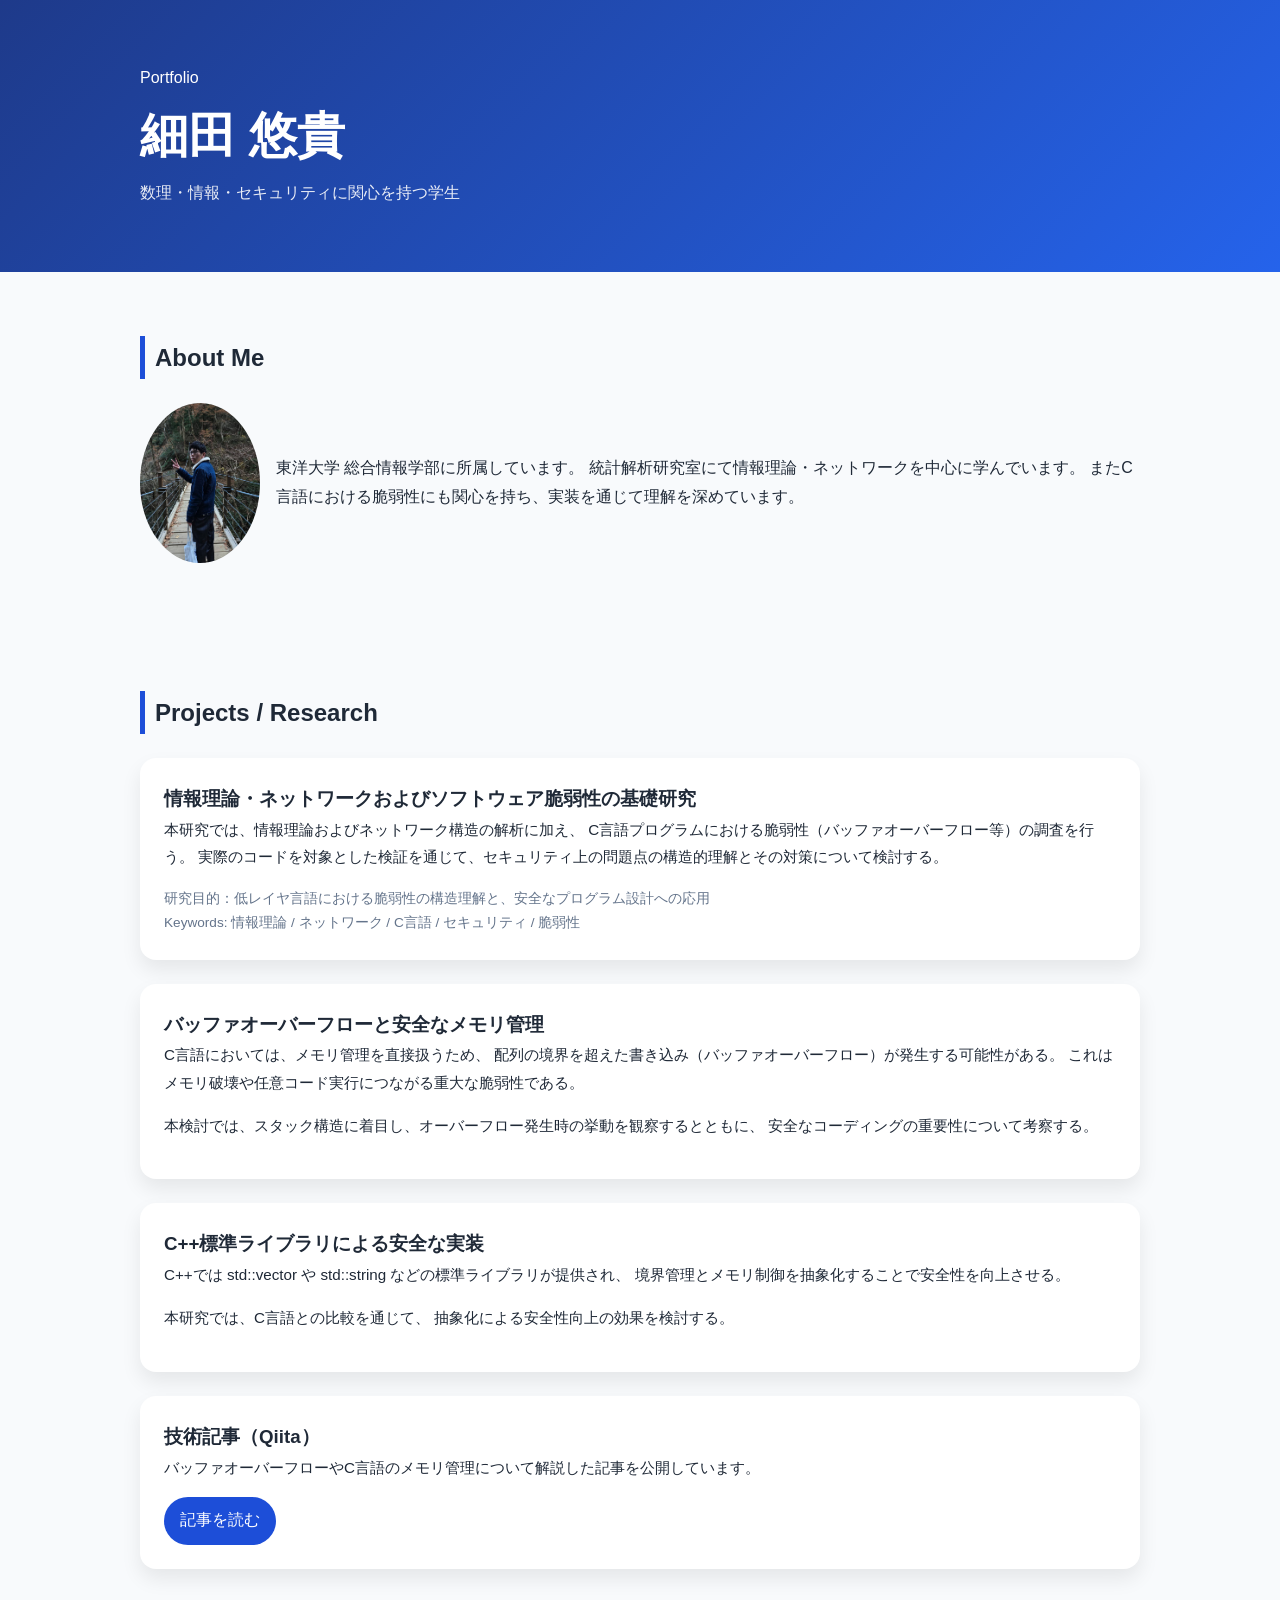
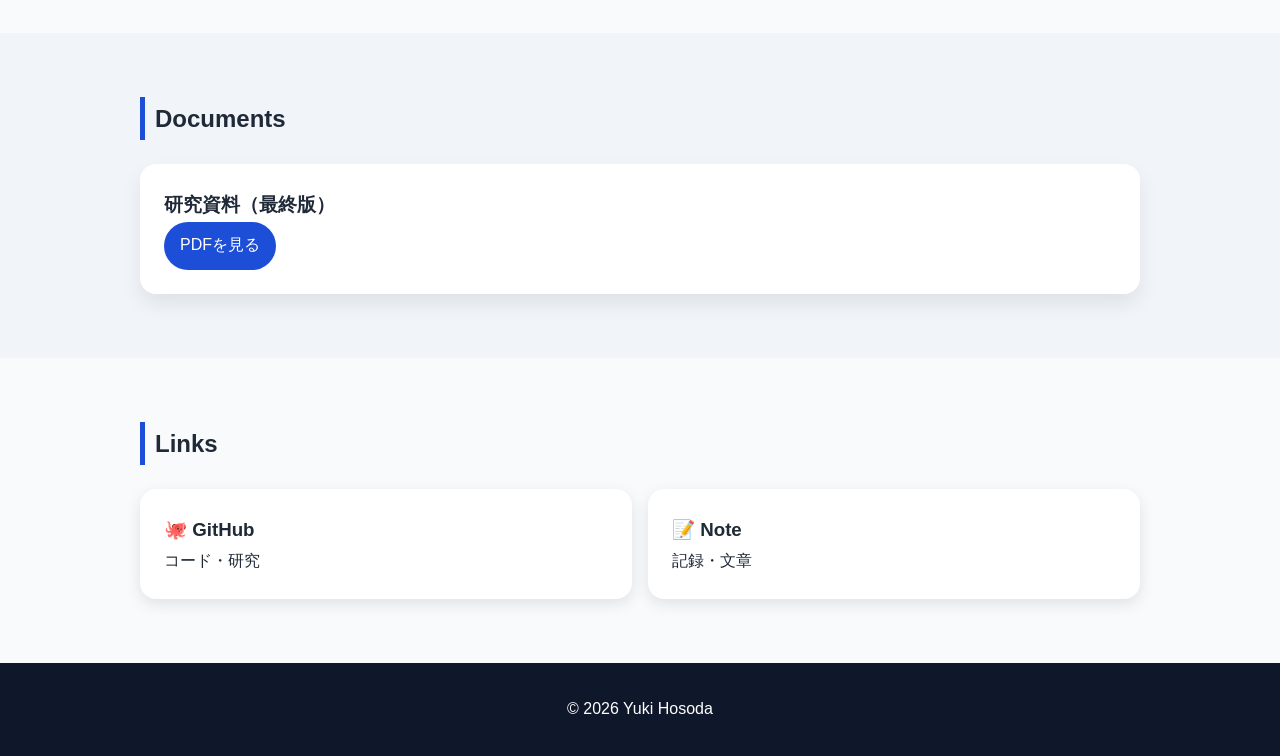
==== index.html @ df99b180 "Update index.html" ====
<!DOCTYPE html>
<html lang="ja">
<head>
  <meta charset="UTF-8">
  <meta name="viewport" content="width=device-width, initial-scale=1.0">
  <title>Portfolio</title>
  <link rel="stylesheet" href="style.css">
</head>

<body>

  <!-- ===== Hero ===== -->
  <header class="hero">
    <div class="container">
      <p class="eyebrow">Portfolio</p>
      <h1>細田 悠貴</h1>
      <p class="subtitle">
        数理・情報・セキュリティに関心を持つ学生
      </p>
    </div>
  </header>

  <main>

    <!-- ===== About ===== -->
    <section class="section fade">
      <div class="container">
        <h2>About Me</h2>

        <div class="profile">
          <img src="images/portrait.jpg" class="profile-img">

          <div>
            <p>
              東洋大学 総合情報学部に所属しています。
              統計解析研究室にて情報理論・ネットワークを中心に学んでいます。
              またC言語における脆弱性にも関心を持ち、実装を通じて理解を深めています。
            </p>
          </div>
        </div>

      </div>
    </section>

    <!-- ===== Projects / Research ===== -->
    <section class="section fade">
      <div class="container">
        <h2>Projects / Research</h2>

        <div class="cards">

          <!-- 研究テーマ -->
          <div class="card">
            <h3>情報理論・ネットワークおよびソフトウェア脆弱性の基礎研究</h3>

            <p class="abstract">
              本研究では、情報理論およびネットワーク構造の解析に加え、
              C言語プログラムにおける脆弱性（バッファオーバーフロー等）の調査を行う。
              実際のコードを対象とした検証を通じて、セキュリティ上の問題点の構造的理解とその対策について検討する。
            </p>

            <p class="meta">
              研究目的：低レイヤ言語における脆弱性の構造理解と、安全なプログラム設計への応用
            </p>

            <p class="meta">
              Keywords: 情報理論 / ネットワーク / C言語 / セキュリティ / 脆弱性
            </p>
          </div>

          <!-- バッファオーバーフロー -->
          <div class="card">
            <h3>バッファオーバーフローと安全なメモリ管理</h3>

            <p class="abstract">
              C言語においては、メモリ管理を直接扱うため、
              配列の境界を超えた書き込み（バッファオーバーフロー）が発生する可能性がある。
              これはメモリ破壊や任意コード実行につながる重大な脆弱性である。
            </p>

            <p class="abstract">
              本検討では、スタック構造に着目し、オーバーフロー発生時の挙動を観察するとともに、
              安全なコーディングの重要性について考察する。
            </p>
          </div>

          <!-- C++ -->
          <div class="card">
            <h3>C++標準ライブラリによる安全な実装</h3>

            <p class="abstract">
              C++では std::vector や std::string などの標準ライブラリが提供され、
              境界管理とメモリ制御を抽象化することで安全性を向上させる。
            </p>

            <p class="abstract">
              本研究では、C言語との比較を通じて、
              抽象化による安全性向上の効果を検討する。
            </p>
          </div>

          <!-- Qiita -->
          <div class="card">
            <h3>技術記事（Qiita）</h3>

            <p class="abstract">
              バッファオーバーフローやC言語のメモリ管理について解説した記事を公開しています。
            </p>

            <a href="https://qiita.com/forget1900/items/e717663c3ccf9065cbd9"
               target="_blank"
               class="button secondary">
              記事を読む
            </a>
          </div>

        </div>
      </div>
    </section>

    <!-- ===== PDF ===== -->
    <section class="section section-alt fade">
      <div class="container">
        <h2>Documents</h2>

        <div class="cards">
          <div class="card">
            <h3>研究資料（最終版）</h3>

            <a href="pdf/final.pdf" target="_blank" class="button secondary">
              PDFを見る
            </a>
          </div>
        </div>

      </div>
    </section>

    <!-- ===== Links ===== -->
    <section class="section fade">
      <div class="container">
        <h2>Links</h2>

        <div class="link-cards">

          <a href="https://github.com/Gninfo" target="_blank" class="link-card">
            <h3>🐙 GitHub</h3>
            <p>コード・研究</p>
          </a>

          <a href="https://note.com/bocchman" target="_blank" class="link-card">
            <h3>📝 Note</h3>
            <p>記録・文章</p>
          </a>

        </div>

      </div>
    </section>

  </main>

  <footer>
    <p>© 2026 Yuki Hosoda</p>
  </footer>

  <!-- アニメーション -->
  <script>
    document.addEventListener("DOMContentLoaded", () => {
      const observer = new IntersectionObserver((entries) => {
        entries.forEach(entry => {
          if (entry.isIntersecting) {
            entry.target.classList.add("show");
          }
        });
      });
      document.querySelectorAll(".fade").forEach(el => observer.observe(el));
    });
  </script>

</body>
</html>
---- style.css ----
* {
  box-sizing: border-box;
  margin: 0;
  padding: 0;
}

body {
  font-family: sans-serif;
  line-height: 1.8;
  background: #f8fafc;
  color: #1f2937;
}

.container {
  width: min(1000px, 90%);
  margin: auto;
}

.hero {
  padding: 4rem 0;
  color: white;
  background: linear-gradient(135deg, #1e3a8a, #2563eb);
}

.hero h1 {
  font-size: 3rem;
}

.subtitle {
  opacity: 0.9;
}

.section {
  padding: 4rem 0;
}

.section-alt {
  background: #f1f5f9;
}

h2 {
  margin-bottom: 1.5rem;
  border-left: 5px solid #1d4ed8;
  padding-left: 10px;
}

.cards {
  display: grid;
  gap: 1.5rem;
}

.card {
  background: white;
  padding: 1.5rem;
  border-radius: 1rem;
  box-shadow: 0 10px 20px rgba(0,0,0,0.08);
}

.abstract {
  margin-bottom: 1rem;
  font-size: 0.95rem;
}

.meta {
  font-size: 0.85rem;
  color: #64748b;
}

.button {
  display: inline-block;
  padding: 0.6rem 1rem;
  background: #1d4ed8;
  color: white;
  border-radius: 999px;
  text-decoration: none;
}

/* 링크 카드 */
.link-cards {
  display: grid;
  grid-template-columns: repeat(auto-fit, minmax(220px,1fr));
  gap: 1rem;
}

.link-card {
  display: block;
  padding: 1.5rem;
  background: white;
  border-radius: 1rem;
  text-decoration: none;
  color: inherit;
  box-shadow: 0 5px 15px rgba(0,0,0,0.1);
}

/* 프로파일 */
.profile {
  display: grid;
  grid-template-columns: 120px 1fr;
  gap: 1rem;
  align-items: center;
}

.profile-img {
  width: 120px;
  border-radius: 50%;
}

/* アニメーション */
.fade {
  opacity: 0;
  transform: translateY(20px);
  transition: 0.7s;
}

.fade.show {
  opacity: 1;
  transform: translateY(0);
}

footer {
  text-align: center;
  padding: 2rem;
  background: #0f172a;
  color: white;
}
``
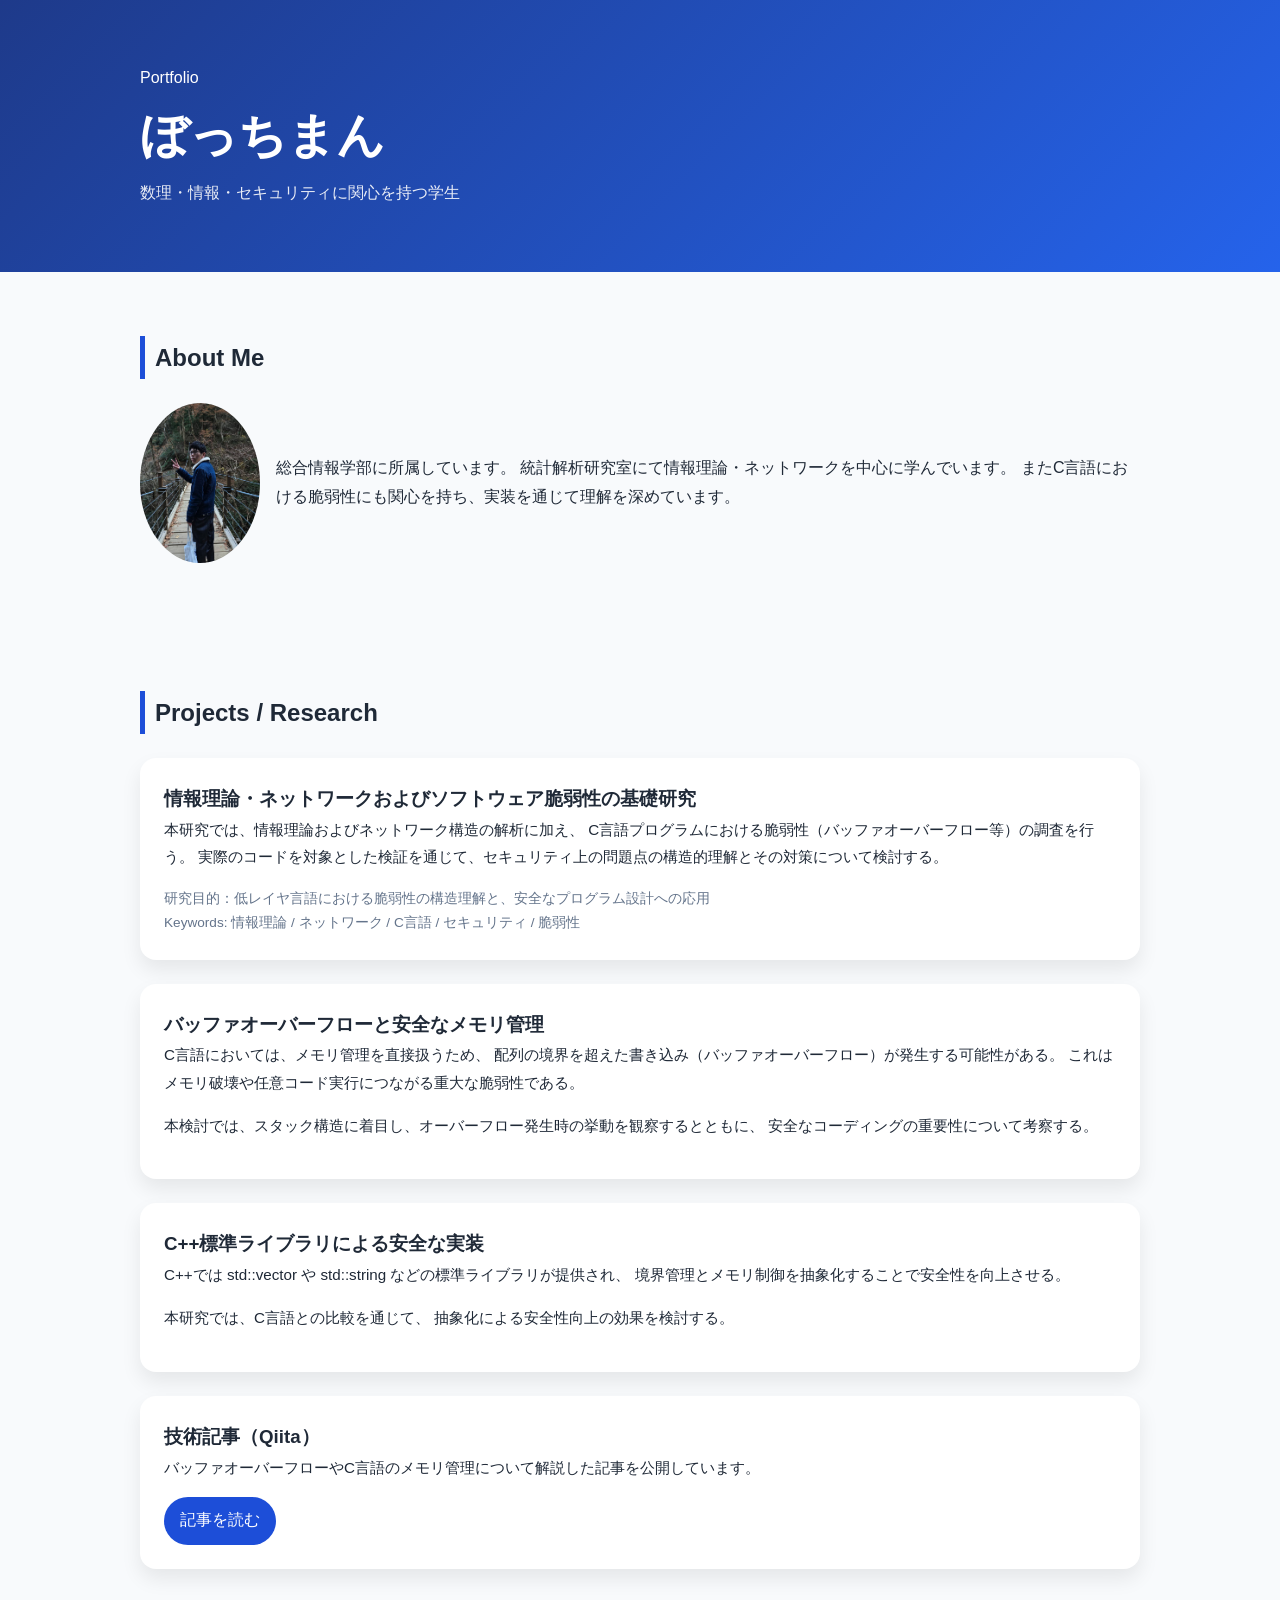
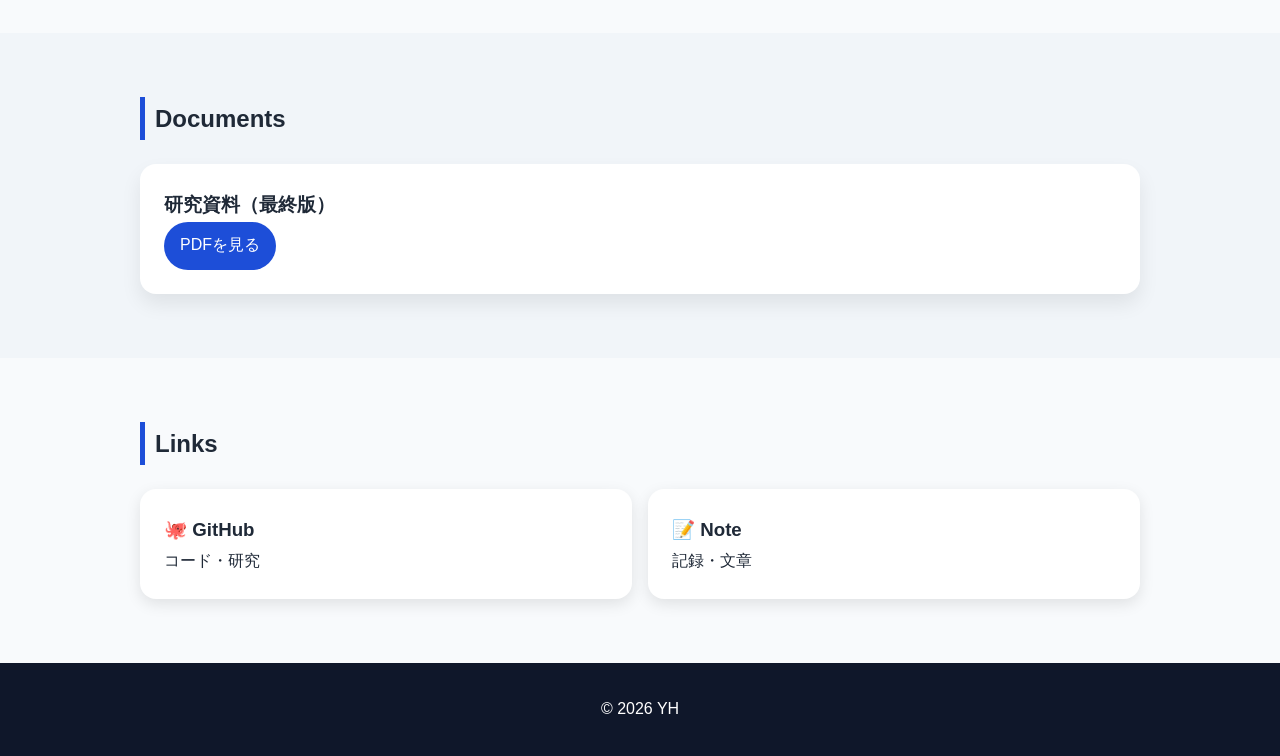
==== commit ea2bb4d8: "Update index.html" ====
--- a/index.html
+++ b/index.html
@@ -13,7 +13,7 @@
   <header class="hero">
     <div class="container">
       <p class="eyebrow">Portfolio</p>
-      <h1>細田 悠貴</h1>
+      <h1>ぼっちまん</h1>
       <p class="subtitle">
         数理・情報・セキュリティに関心を持つ学生
       </p>
@@ -32,7 +32,7 @@
 
           <div>
             <p>
-              東洋大学 総合情報学部に所属しています。
+              総合情報学部に所属しています。
               統計解析研究室にて情報理論・ネットワークを中心に学んでいます。
               またC言語における脆弱性にも関心を持ち、実装を通じて理解を深めています。
             </p>
@@ -161,7 +161,7 @@
   </main>
 
   <footer>
-    <p>© 2026 Yuki Hosoda</p>
+    <p>© 2026 YH</p>
   </footer>
 
   <!-- アニメーション -->
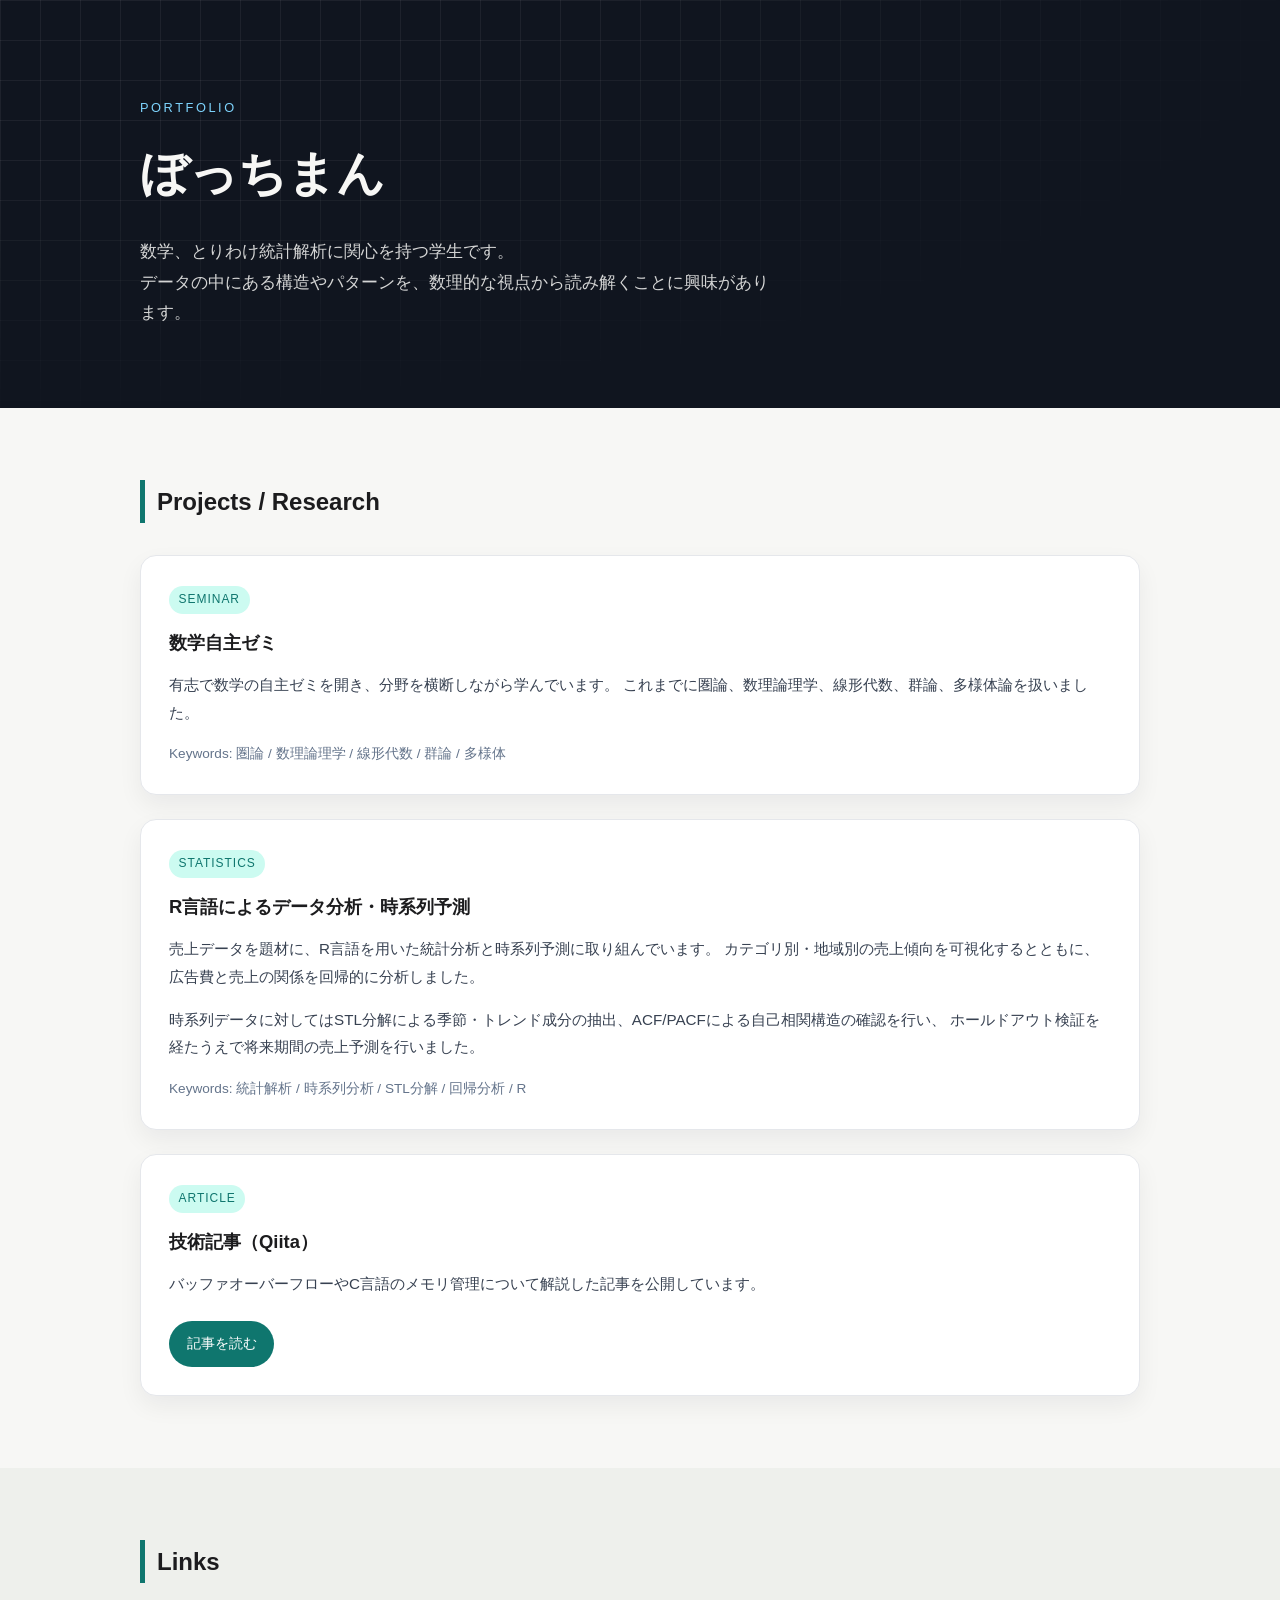
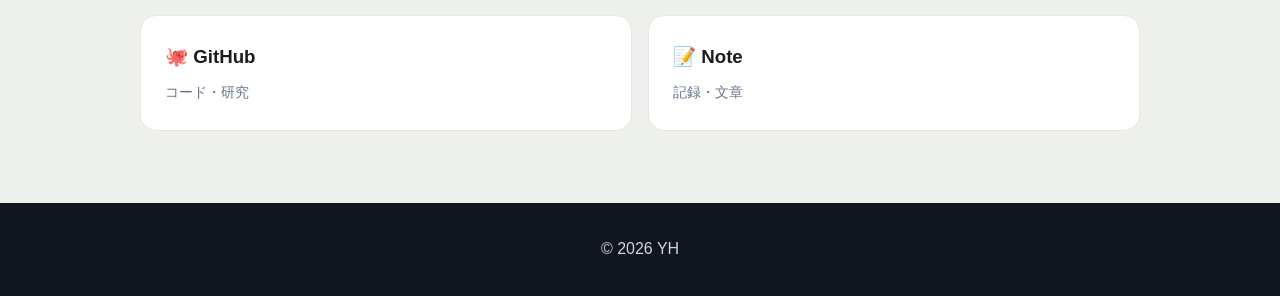
==== commit 6d88a829: "Renew homepage: focus on math interests, refresh design Remove About Me and Documents sections, repl" ====
--- a/index.html
+++ b/index.html
@@ -1,182 +1,132 @@
-<!DOCTYPE html>
-<html lang="ja">
-<head>
-  <meta charset="UTF-8">
-  <meta name="viewport" content="width=device-width, initial-scale=1.0">
-  <title>Portfolio</title>
-  <link rel="stylesheet" href="style.css">
-</head>
-
-<body>
-
-  <!-- ===== Hero ===== -->
-  <header class="hero">
-    <div class="container">
-      <p class="eyebrow">Portfolio</p>
-      <h1>ぼっちまん</h1>
-      <p class="subtitle">
-        数理・情報・セキュリティに関心を持つ学生
-      </p>
-    </div>
-  </header>
-
-  <main>
-
-    <!-- ===== About ===== -->
-    <section class="section fade">
-      <div class="container">
-        <h2>About Me</h2>
-
-        <div class="profile">
-          <img src="images/portrait.jpg" class="profile-img">
-
-          <div>
-            <p>
-              総合情報学部に所属しています。
-              統計解析研究室にて情報理論・ネットワークを中心に学んでいます。
-              またC言語における脆弱性にも関心を持ち、実装を通じて理解を深めています。
-            </p>
-          </div>
-        </div>
-
-      </div>
-    </section>
-
-    <!-- ===== Projects / Research ===== -->
-    <section class="section fade">
-      <div class="container">
-        <h2>Projects / Research</h2>
-
-        <div class="cards">
-
-          <!-- 研究テーマ -->
-          <div class="card">
-            <h3>情報理論・ネットワークおよびソフトウェア脆弱性の基礎研究</h3>
-
-            <p class="abstract">
-              本研究では、情報理論およびネットワーク構造の解析に加え、
-              C言語プログラムにおける脆弱性（バッファオーバーフロー等）の調査を行う。
-              実際のコードを対象とした検証を通じて、セキュリティ上の問題点の構造的理解とその対策について検討する。
-            </p>
-
-            <p class="meta">
-              研究目的：低レイヤ言語における脆弱性の構造理解と、安全なプログラム設計への応用
-            </p>
-
-            <p class="meta">
-              Keywords: 情報理論 / ネットワーク / C言語 / セキュリティ / 脆弱性
-            </p>
-          </div>
-
-          <!-- バッファオーバーフロー -->
-          <div class="card">
-            <h3>バッファオーバーフローと安全なメモリ管理</h3>
-
-            <p class="abstract">
-              C言語においては、メモリ管理を直接扱うため、
-              配列の境界を超えた書き込み（バッファオーバーフロー）が発生する可能性がある。
-              これはメモリ破壊や任意コード実行につながる重大な脆弱性である。
-            </p>
-
-            <p class="abstract">
-              本検討では、スタック構造に着目し、オーバーフロー発生時の挙動を観察するとともに、
-              安全なコーディングの重要性について考察する。
-            </p>
-          </div>
-
-          <!-- C++ -->
-          <div class="card">
-            <h3>C++標準ライブラリによる安全な実装</h3>
-
-            <p class="abstract">
-              C++では std::vector や std::string などの標準ライブラリが提供され、
-              境界管理とメモリ制御を抽象化することで安全性を向上させる。
-            </p>
-
-            <p class="abstract">
-              本研究では、C言語との比較を通じて、
-              抽象化による安全性向上の効果を検討する。
-            </p>
-          </div>
-
-          <!-- Qiita -->
-          <div class="card">
-            <h3>技術記事（Qiita）</h3>
-
-            <p class="abstract">
-              バッファオーバーフローやC言語のメモリ管理について解説した記事を公開しています。
-            </p>
-
-            <a href="https://qiita.com/forget1900/items/e717663c3ccf9065cbd9"
-               target="_blank"
-               class="button secondary">
-              記事を読む
-            </a>
-          </div>
-
-        </div>
-      </div>
-    </section>
-
-    <!-- ===== PDF ===== -->
-    <section class="section section-alt fade">
-      <div class="container">
-        <h2>Documents</h2>
-
-        <div class="cards">
-          <div class="card">
-            <h3>研究資料（最終版）</h3>
-
-            <a href="pdf/final.pdf" target="_blank" class="button secondary">
-              PDFを見る
-            </a>
-          </div>
-        </div>
-
-      </div>
-    </section>
-
-    <!-- ===== Links ===== -->
-    <section class="section fade">
-      <div class="container">
-        <h2>Links</h2>
-
-        <div class="link-cards">
-
-          <a href="https://github.com/Gninfo" target="_blank" class="link-card">
-            <h3>🐙 GitHub</h3>
-            <p>コード・研究</p>
-          </a>
-
-          <a href="https://note.com/bocchman" target="_blank" class="link-card">
-            <h3>📝 Note</h3>
-            <p>記録・文章</p>
-          </a>
-
-        </div>
-
-      </div>
-    </section>
-
-  </main>
-
-  <footer>
-    <p>© 2026 YH</p>
-  </footer>
-
-  <!-- アニメーション -->
-  <script>
-    document.addEventListener("DOMContentLoaded", () => {
-      const observer = new IntersectionObserver((entries) => {
-        entries.forEach(entry => {
-          if (entry.isIntersecting) {
-            entry.target.classList.add("show");
-          }
-        });
-      });
-      document.querySelectorAll(".fade").forEach(el => observer.observe(el));
-    });
-  </script>
-
-</body>
-</html>
+<!DOCTYPE html>
+<html lang="ja">
+<head>
+  <meta charset="UTF-8">
+  <meta name="viewport" content="width=device-width, initial-scale=1.0">
+  <title>ぼっちまん | Portfolio</title>
+  <link rel="stylesheet" href="style.css">
+</head>
+
+<body>
+
+  <!-- ===== Hero ===== -->
+  <header class="hero">
+    <div class="hero-grid"></div>
+    <div class="container hero-inner">
+      <p class="eyebrow">Portfolio</p>
+      <h1>ぼっちまん</h1>
+      <p class="subtitle">
+        数学、とりわけ統計解析に関心を持つ学生です。<br>
+        データの中にある構造やパターンを、数理的な視点から読み解くことに興味があります。
+      </p>
+    </div>
+  </header>
+
+  <main>
+
+    <!-- ===== Projects / Research ===== -->
+    <section class="section fade">
+      <div class="container">
+        <h2>Projects / Research</h2>
+
+        <div class="cards">
+
+          <!-- 数学自主ゼミ -->
+          <div class="card">
+            <p class="tag">Seminar</p>
+            <h3>数学自主ゼミ</h3>
+
+            <p class="abstract">
+              有志で数学の自主ゼミを開き、分野を横断しながら学んでいます。
+              これまでに圏論、数理論理学、線形代数、群論、多様体論を扱いました。
+            </p>
+
+            <p class="meta">
+              Keywords: 圏論 / 数理論理学 / 線形代数 / 群論 / 多様体
+            </p>
+          </div>
+
+          <!-- R言語による統計・時系列分析 -->
+          <div class="card">
+            <p class="tag">Statistics</p>
+            <h3>R言語によるデータ分析・時系列予測</h3>
+
+            <p class="abstract">
+              売上データを題材に、R言語を用いた統計分析と時系列予測に取り組んでいます。
+              カテゴリ別・地域別の売上傾向を可視化するとともに、広告費と売上の関係を回帰的に分析しました。
+            </p>
+
+            <p class="abstract">
+              時系列データに対してはSTL分解による季節・トレンド成分の抽出、ACF/PACFによる自己相関構造の確認を行い、
+              ホールドアウト検証を経たうえで将来期間の売上予測を行いました。
+            </p>
+
+            <p class="meta">
+              Keywords: 統計解析 / 時系列分析 / STL分解 / 回帰分析 / R
+            </p>
+          </div>
+
+          <!-- Qiita -->
+          <div class="card">
+            <p class="tag">Article</p>
+            <h3>技術記事（Qiita）</h3>
+
+            <p class="abstract">
+              バッファオーバーフローやC言語のメモリ管理について解説した記事を公開しています。
+            </p>
+
+            <a href="https://qiita.com/forget1900/items/e717663c3ccf9065cbd9"
+               target="_blank"
+               class="button secondary">
+              記事を読む
+            </a>
+          </div>
+
+        </div>
+      </div>
+    </section>
+
+    <!-- ===== Links ===== -->
+    <section class="section section-alt fade">
+      <div class="container">
+        <h2>Links</h2>
+
+        <div class="link-cards">
+
+          <a href="https://github.com/Gninfo" target="_blank" class="link-card">
+            <h3>🐙 GitHub</h3>
+            <p>コード・研究</p>
+          </a>
+
+          <a href="https://note.com/bocchman" target="_blank" class="link-card">
+            <h3>📝 Note</h3>
+            <p>記録・文章</p>
+          </a>
+
+        </div>
+
+      </div>
+    </section>
+
+  </main>
+
+  <footer>
+    <p>© 2026 YH</p>
+  </footer>
+
+  <!-- アニメーション -->
+  <script>
+    document.addEventListener("DOMContentLoaded", () => {
+      const observer = new IntersectionObserver((entries) => {
+        entries.forEach(entry => {
+          if (entry.isIntersecting) {
+            entry.target.classList.add("show");
+          }
+        });
+      });
+      document.querySelectorAll(".fade").forEach(el => observer.observe(el));
+    });
+  </script>
+
+</body>
+</html>
--- a/style.css
+++ b/style.css
@@ -1,126 +1,186 @@
-* {
-  box-sizing: border-box;
-  margin: 0;
-  padding: 0;
-}
-
-body {
-  font-family: sans-serif;
-  line-height: 1.8;
-  background: #f8fafc;
-  color: #1f2937;
-}
-
-.container {
-  width: min(1000px, 90%);
-  margin: auto;
-}
-
-.hero {
-  padding: 4rem 0;
-  color: white;
-  background: linear-gradient(135deg, #1e3a8a, #2563eb);
-}
-
-.hero h1 {
-  font-size: 3rem;
-}
-
-.subtitle {
-  opacity: 0.9;
-}
-
-.section {
-  padding: 4rem 0;
-}
-
-.section-alt {
-  background: #f1f5f9;
-}
-
-h2 {
-  margin-bottom: 1.5rem;
-  border-left: 5px solid #1d4ed8;
-  padding-left: 10px;
-}
-
-.cards {
-  display: grid;
-  gap: 1.5rem;
-}
-
-.card {
-  background: white;
-  padding: 1.5rem;
-  border-radius: 1rem;
-  box-shadow: 0 10px 20px rgba(0,0,0,0.08);
-}
-
-.abstract {
-  margin-bottom: 1rem;
-  font-size: 0.95rem;
-}
-
-.meta {
-  font-size: 0.85rem;
-  color: #64748b;
-}
-
-.button {
-  display: inline-block;
-  padding: 0.6rem 1rem;
-  background: #1d4ed8;
-  color: white;
-  border-radius: 999px;
-  text-decoration: none;
-}
-
-/* 링크 카드 */
-.link-cards {
-  display: grid;
-  grid-template-columns: repeat(auto-fit, minmax(220px,1fr));
-  gap: 1rem;
-}
-
-.link-card {
-  display: block;
-  padding: 1.5rem;
-  background: white;
-  border-radius: 1rem;
-  text-decoration: none;
-  color: inherit;
-  box-shadow: 0 5px 15px rgba(0,0,0,0.1);
-}
-
-/* 프로파일 */
-.profile {
-  display: grid;
-  grid-template-columns: 120px 1fr;
-  gap: 1rem;
-  align-items: center;
-}
-
-.profile-img {
-  width: 120px;
-  border-radius: 50%;
-}
-
-/* アニメーション */
-.fade {
-  opacity: 0;
-  transform: translateY(20px);
-  transition: 0.7s;
-}
-
-.fade.show {
-  opacity: 1;
-  transform: translateY(0);
-}
-
-footer {
-  text-align: center;
-  padding: 2rem;
-  background: #0f172a;
-  color: white;
-}
-``
+* {
+  box-sizing: border-box;
+  margin: 0;
+  padding: 0;
+}
+
+body {
+  font-family: "Helvetica Neue", "Hiragino Sans", "Yu Gothic", sans-serif;
+  line-height: 1.8;
+  background: #f7f7f5;
+  color: #1c1c1e;
+}
+
+.container {
+  width: min(1000px, 90%);
+  margin: auto;
+}
+
+/* ===== Hero ===== */
+.hero {
+  position: relative;
+  padding: 6rem 0 5rem;
+  color: #f7f7f5;
+  background: #10151f;
+  overflow: hidden;
+}
+
+.hero-grid {
+  position: absolute;
+  inset: 0;
+  background-image:
+    linear-gradient(rgba(255,255,255,0.06) 1px, transparent 1px),
+    linear-gradient(90deg, rgba(255,255,255,0.06) 1px, transparent 1px);
+  background-size: 40px 40px;
+  mask-image: radial-gradient(ellipse at top left, black 30%, transparent 75%);
+}
+
+.hero-inner {
+  position: relative;
+}
+
+.eyebrow {
+  letter-spacing: 0.2em;
+  text-transform: uppercase;
+  font-size: 0.8rem;
+  color: #7dd3fc;
+  margin-bottom: 0.75rem;
+}
+
+.hero h1 {
+  font-size: 3rem;
+  font-weight: 700;
+  margin-bottom: 1.25rem;
+}
+
+.subtitle {
+  max-width: 40rem;
+  opacity: 0.85;
+  font-size: 1.05rem;
+}
+
+/* ===== Sections ===== */
+.section {
+  padding: 4.5rem 0;
+}
+
+.section-alt {
+  background: #eef0ec;
+}
+
+h2 {
+  margin-bottom: 2rem;
+  font-size: 1.5rem;
+  border-left: 5px solid #0f766e;
+  padding-left: 12px;
+}
+
+/* ===== Cards ===== */
+.cards {
+  display: grid;
+  gap: 1.5rem;
+}
+
+.card {
+  background: white;
+  padding: 1.75rem;
+  border-radius: 1rem;
+  box-shadow: 0 10px 25px rgba(15, 23, 42, 0.06);
+  border: 1px solid #e5e7eb;
+}
+
+.tag {
+  display: inline-block;
+  font-size: 0.75rem;
+  letter-spacing: 0.08em;
+  text-transform: uppercase;
+  color: #0f766e;
+  background: #ccfbf1;
+  padding: 0.2rem 0.6rem;
+  border-radius: 999px;
+  margin-bottom: 0.75rem;
+}
+
+.card h3 {
+  margin-bottom: 0.75rem;
+  font-size: 1.15rem;
+}
+
+.abstract {
+  margin-bottom: 1rem;
+  font-size: 0.95rem;
+  color: #374151;
+}
+
+.meta {
+  font-size: 0.85rem;
+  color: #64748b;
+}
+
+.button {
+  display: inline-block;
+  margin-top: 0.5rem;
+  padding: 0.6rem 1.1rem;
+  background: #0f766e;
+  color: white;
+  border-radius: 999px;
+  text-decoration: none;
+  font-size: 0.9rem;
+}
+
+/* ===== Links ===== */
+.link-cards {
+  display: grid;
+  grid-template-columns: repeat(auto-fit, minmax(220px, 1fr));
+  gap: 1rem;
+}
+
+.link-card {
+  display: block;
+  padding: 1.5rem;
+  background: white;
+  border-radius: 1rem;
+  text-decoration: none;
+  color: inherit;
+  border: 1px solid #e5e7eb;
+  transition: transform 0.2s ease, box-shadow 0.2s ease;
+}
+
+.link-card:hover {
+  transform: translateY(-3px);
+  box-shadow: 0 10px 20px rgba(15, 23, 42, 0.08);
+}
+
+.link-card h3 {
+  margin-bottom: 0.4rem;
+}
+
+.link-card p {
+  font-size: 0.9rem;
+  color: #64748b;
+}
+
+/* ===== Animation ===== */
+.fade {
+  opacity: 0;
+  transform: translateY(20px);
+  transition: 0.7s;
+}
+
+.fade.show {
+  opacity: 1;
+  transform: translateY(0);
+}
+
+footer {
+  text-align: center;
+  padding: 2rem;
+  background: #10151f;
+  color: #cbd5e1;
+}
+
+@media (max-width: 640px) {
+  .hero h1 {
+    font-size: 2.25rem;
+  }
+}
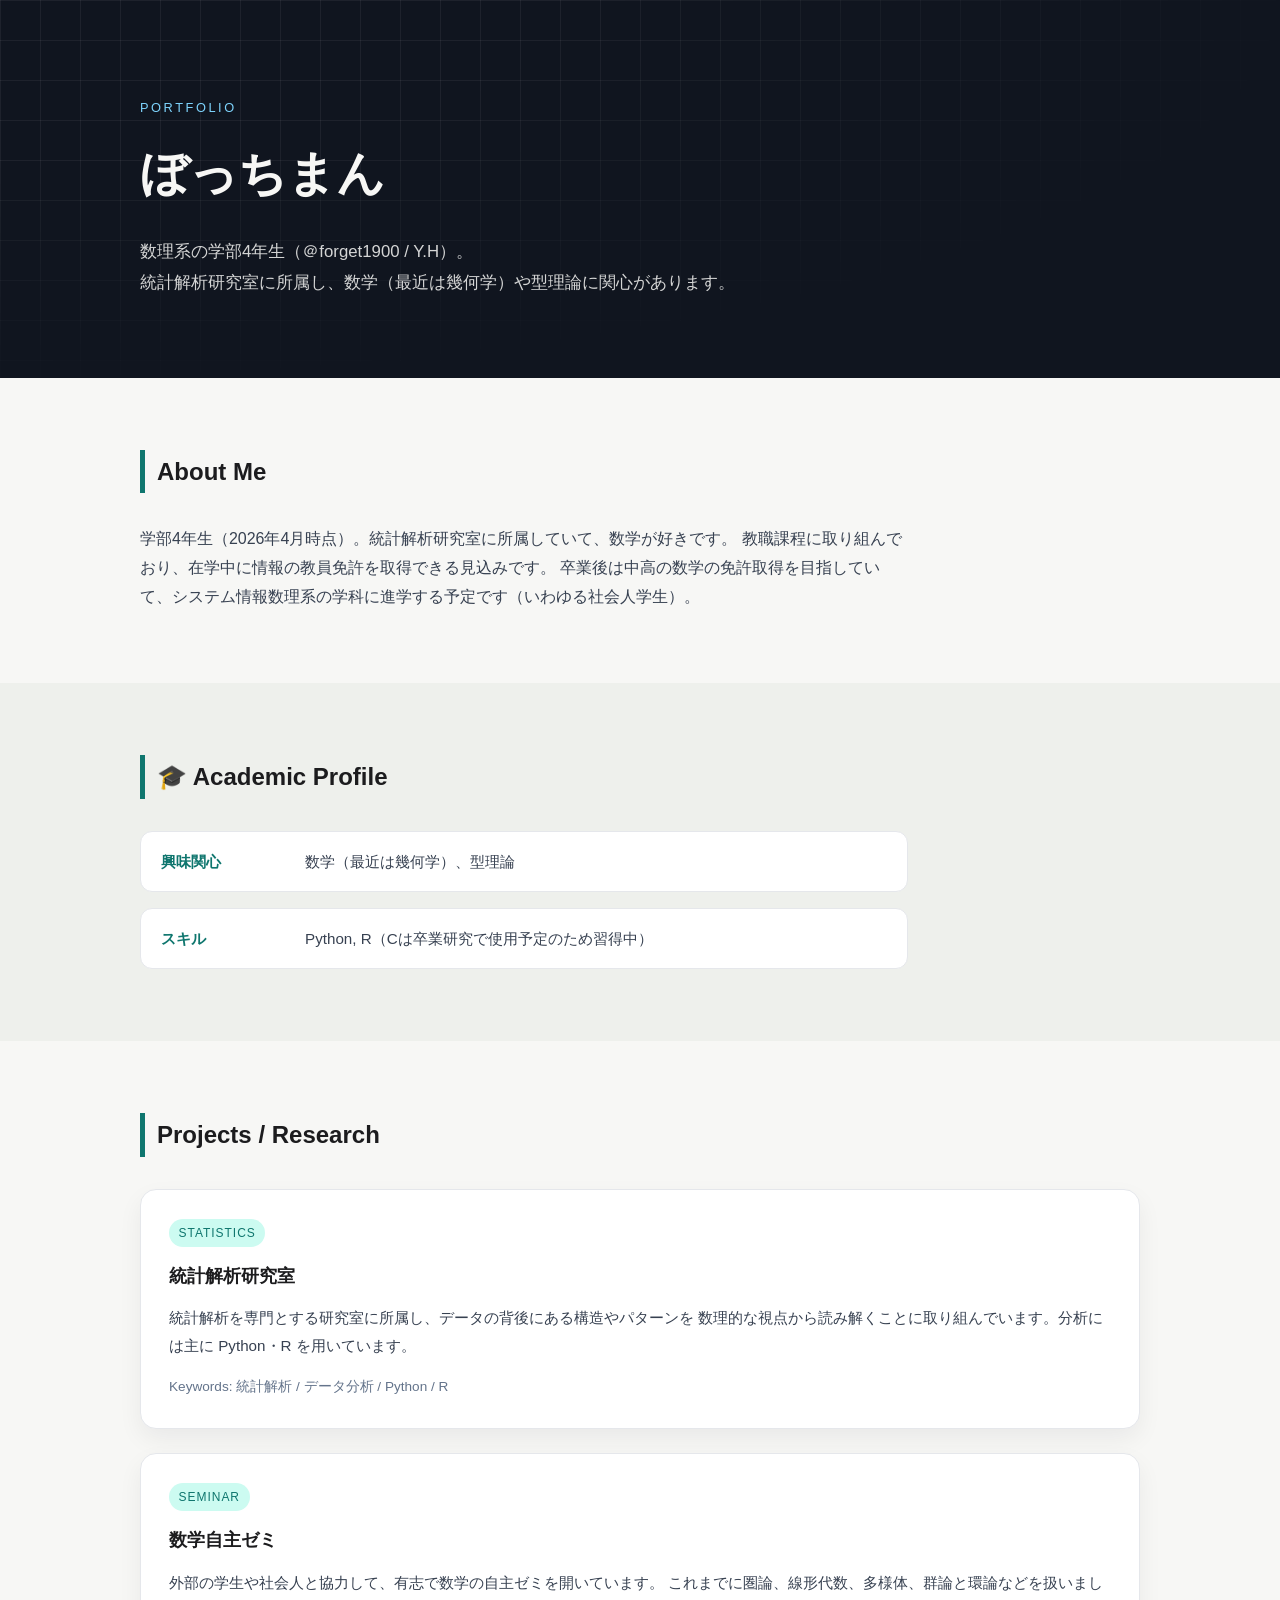
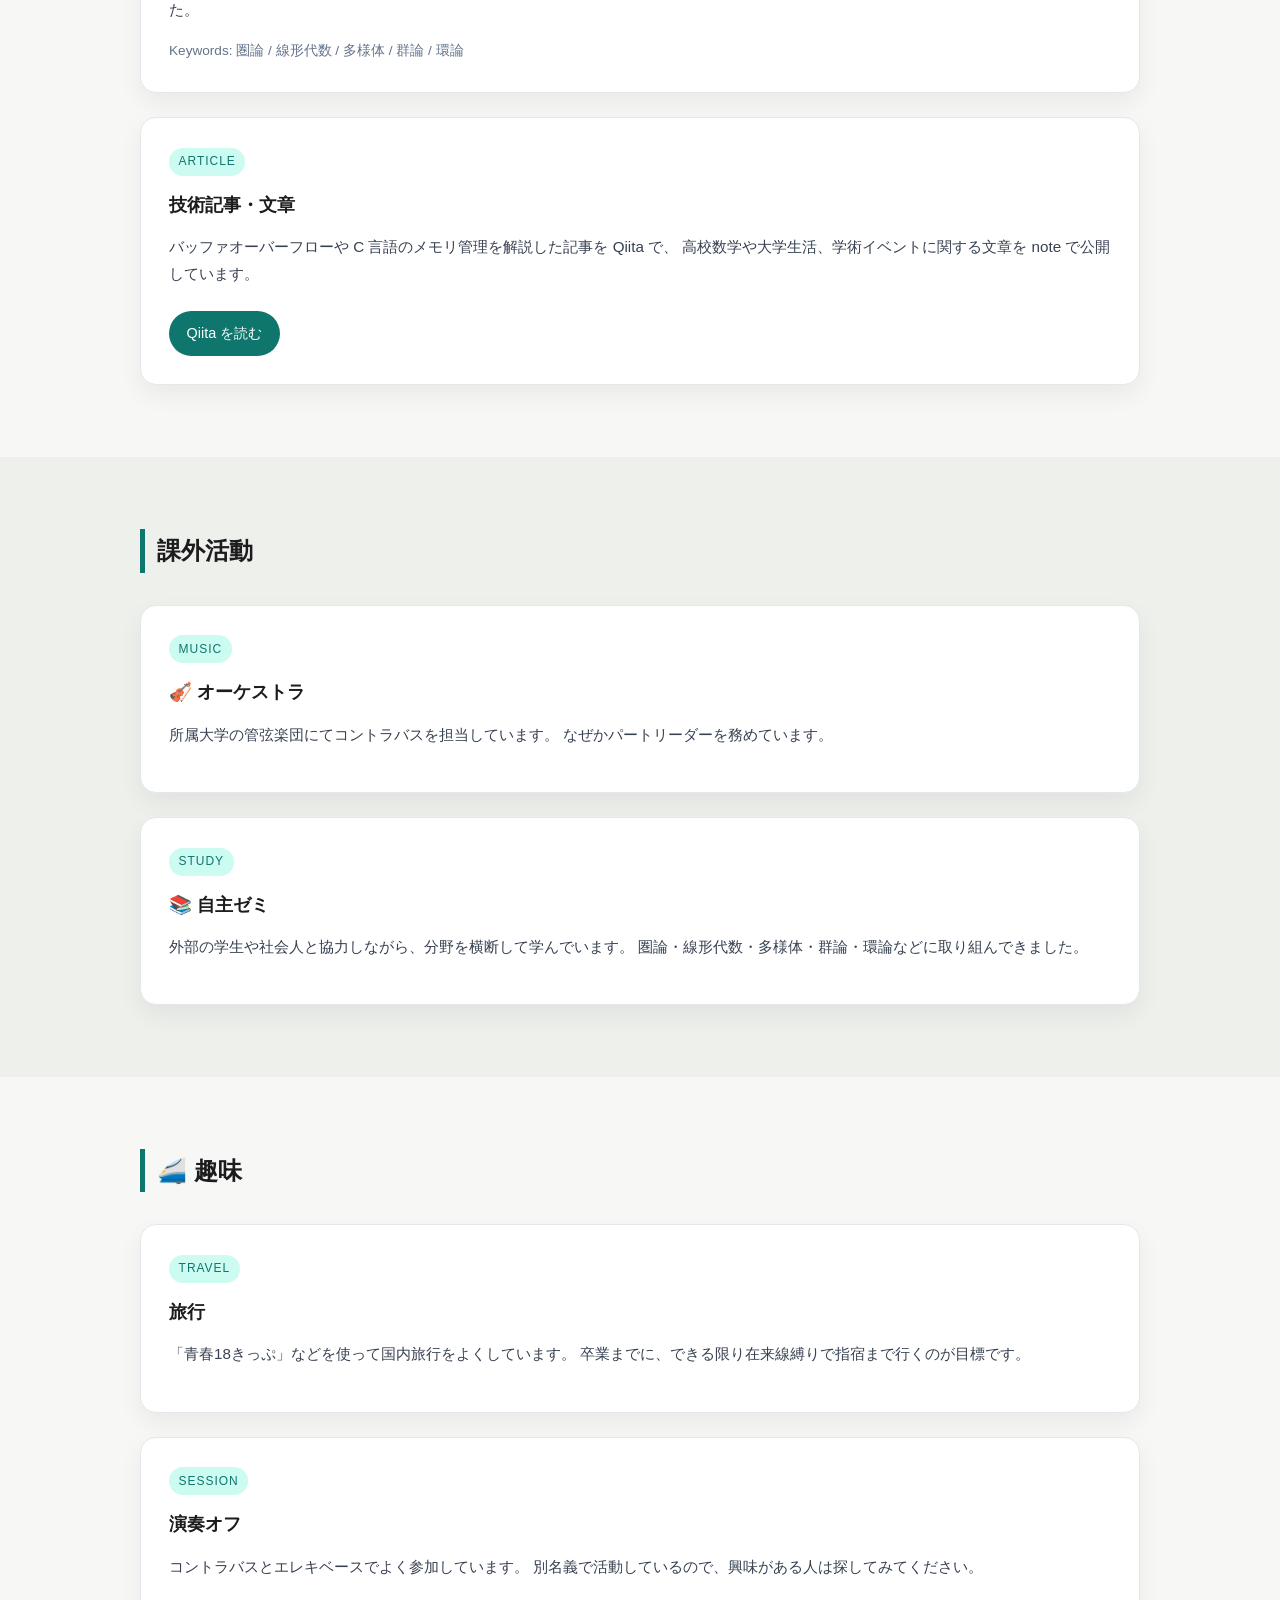
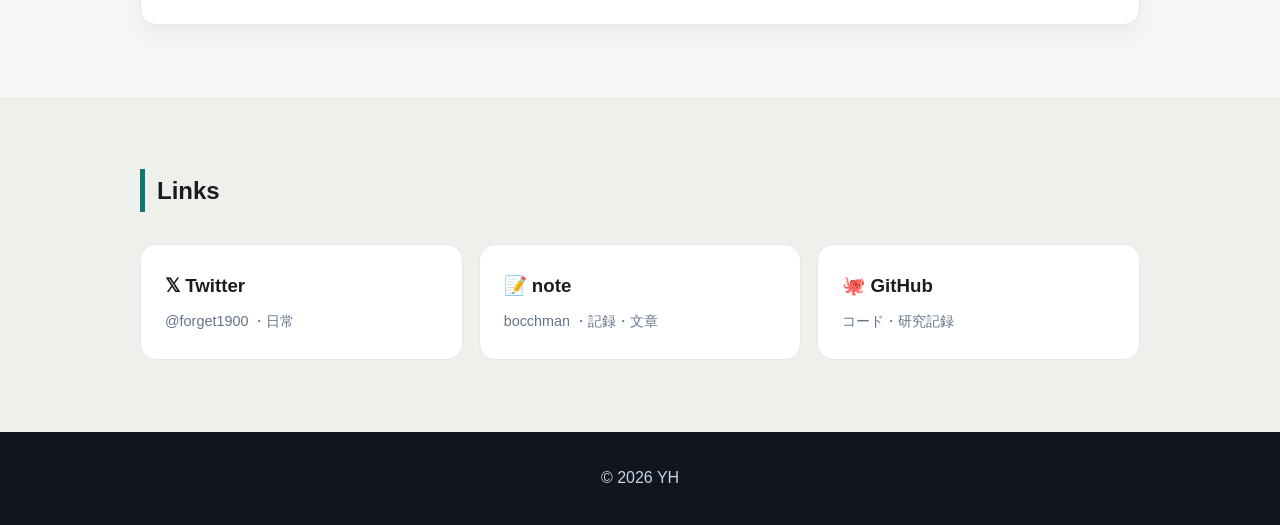
==== commit a0bca054: "Rebuild homepage with full profile from hello- repo Migrate About Me content (academic profile, extr" ====
--- a/index.html
+++ b/index.html
@@ -4,6 +4,7 @@
   <meta charset="UTF-8">
   <meta name="viewport" content="width=device-width, initial-scale=1.0">
   <title>ぼっちまん | Portfolio</title>
+  <meta name="description" content="数理系の学部4年生 Y.H（ぼっちまん）のポートフォリオ。統計解析・数学・型理論、自主ゼミ、オーケストラ、旅行など。">
   <link rel="stylesheet" href="style.css">
 </head>
 
@@ -16,14 +17,43 @@
       <p class="eyebrow">Portfolio</p>
       <h1>ぼっちまん</h1>
       <p class="subtitle">
-        数学、とりわけ統計解析に関心を持つ学生です。<br>
-        データの中にある構造やパターンを、数理的な視点から読み解くことに興味があります。
+        数理系の学部4年生（＠forget1900 / Y.H）。<br>
+        統計解析研究室に所属し、数学（最近は幾何学）や型理論に関心があります。
       </p>
     </div>
   </header>
 
   <main>
 
+    <!-- ===== About ===== -->
+    <section class="section fade">
+      <div class="container">
+        <h2>About Me</h2>
+        <p class="about-text">
+          学部4年生（2026年4月時点）。統計解析研究室に所属していて、数学が好きです。
+          教職課程に取り組んでおり、在学中に情報の教員免許を取得できる見込みです。
+          卒業後は中高の数学の免許取得を目指していて、システム情報数理系の学科に進学する予定です（いわゆる社会人学生）。
+        </p>
+      </div>
+    </section>
+
+    <!-- ===== Academic Profile ===== -->
+    <section class="section section-alt fade">
+      <div class="container">
+        <h2>🎓 Academic Profile</h2>
+        <dl class="profile-list">
+          <div class="profile-row">
+            <dt>興味関心</dt>
+            <dd>数学（最近は幾何学）、型理論</dd>
+          </div>
+          <div class="profile-row">
+            <dt>スキル</dt>
+            <dd>Python, R（Cは卒業研究で使用予定のため習得中）</dd>
+          </div>
+        </dl>
+      </div>
+    </section>
+
     <!-- ===== Projects / Research ===== -->
     <section class="section fade">
       <div class="container">
@@ -31,55 +61,102 @@
 
         <div class="cards">
 
+          <!-- 統計解析 -->
+          <div class="card">
+            <p class="tag">Statistics</p>
+            <h3>統計解析研究室</h3>
+            <p class="abstract">
+              統計解析を専門とする研究室に所属し、データの背後にある構造やパターンを
+              数理的な視点から読み解くことに取り組んでいます。分析には主に Python・R を用いています。
+            </p>
+            <p class="meta">
+              Keywords: 統計解析 / データ分析 / Python / R
+            </p>
+          </div>
+
           <!-- 数学自主ゼミ -->
           <div class="card">
             <p class="tag">Seminar</p>
             <h3>数学自主ゼミ</h3>
-
-            <p class="abstract">
-              有志で数学の自主ゼミを開き、分野を横断しながら学んでいます。
-              これまでに圏論、数理論理学、線形代数、群論、多様体論を扱いました。
-            </p>
-
+            <p class="abstract">
+              外部の学生や社会人と協力して、有志で数学の自主ゼミを開いています。
+              これまでに圏論、線形代数、多様体、群論と環論などを扱いました。
+            </p>
             <p class="meta">
-              Keywords: 圏論 / 数理論理学 / 線形代数 / 群論 / 多様体
-            </p>
-          </div>
-
-          <!-- R言語による統計・時系列分析 -->
-          <div class="card">
-            <p class="tag">Statistics</p>
-            <h3>R言語によるデータ分析・時系列予測</h3>
-
-            <p class="abstract">
-              売上データを題材に、R言語を用いた統計分析と時系列予測に取り組んでいます。
-              カテゴリ別・地域別の売上傾向を可視化するとともに、広告費と売上の関係を回帰的に分析しました。
-            </p>
-
-            <p class="abstract">
-              時系列データに対してはSTL分解による季節・トレンド成分の抽出、ACF/PACFによる自己相関構造の確認を行い、
-              ホールドアウト検証を経たうえで将来期間の売上予測を行いました。
-            </p>
-
-            <p class="meta">
-              Keywords: 統計解析 / 時系列分析 / STL分解 / 回帰分析 / R
-            </p>
-          </div>
-
-          <!-- Qiita -->
+              Keywords: 圏論 / 線形代数 / 多様体 / 群論 / 環論
+            </p>
+          </div>
+
+          <!-- 技術記事 -->
           <div class="card">
             <p class="tag">Article</p>
-            <h3>技術記事（Qiita）</h3>
-
-            <p class="abstract">
-              バッファオーバーフローやC言語のメモリ管理について解説した記事を公開しています。
-            </p>
-
+            <h3>技術記事・文章</h3>
+            <p class="abstract">
+              バッファオーバーフローや C 言語のメモリ管理を解説した記事を Qiita で、
+              高校数学や大学生活、学術イベントに関する文章を note で公開しています。
+            </p>
             <a href="https://qiita.com/forget1900/items/e717663c3ccf9065cbd9"
-               target="_blank"
-               class="button secondary">
-              記事を読む
+               target="_blank" rel="noopener" class="button">
+              Qiita を読む
             </a>
+          </div>
+
+        </div>
+      </div>
+    </section>
+
+    <!-- ===== 課外活動 ===== -->
+    <section class="section section-alt fade">
+      <div class="container">
+        <h2>課外活動</h2>
+
+        <div class="cards">
+
+          <div class="card">
+            <p class="tag">Music</p>
+            <h3>🎻 オーケストラ</h3>
+            <p class="abstract">
+              所属大学の管弦楽団にてコントラバスを担当しています。
+              なぜかパートリーダーを務めています。
+            </p>
+          </div>
+
+          <div class="card">
+            <p class="tag">Study</p>
+            <h3>📚 自主ゼミ</h3>
+            <p class="abstract">
+              外部の学生や社会人と協力しながら、分野を横断して学んでいます。
+              圏論・線形代数・多様体・群論・環論などに取り組んできました。
+            </p>
+          </div>
+
+        </div>
+      </div>
+    </section>
+
+    <!-- ===== 趣味 ===== -->
+    <section class="section fade">
+      <div class="container">
+        <h2>🚄 趣味</h2>
+
+        <div class="cards">
+
+          <div class="card">
+            <p class="tag">Travel</p>
+            <h3>旅行</h3>
+            <p class="abstract">
+              「青春18きっぷ」などを使って国内旅行をよくしています。
+              卒業までに、できる限り在来線縛りで指宿まで行くのが目標です。
+            </p>
+          </div>
+
+          <div class="card">
+            <p class="tag">Session</p>
+            <h3>演奏オフ</h3>
+            <p class="abstract">
+              コントラバスとエレキベースでよく参加しています。
+              別名義で活動しているので、興味がある人は探してみてください。
+            </p>
           </div>
 
         </div>
@@ -93,14 +170,19 @@
 
         <div class="link-cards">
 
-          <a href="https://github.com/Gninfo" target="_blank" class="link-card">
+          <a href="https://x.com/forget1900" target="_blank" rel="noopener" class="link-card">
+            <h3>𝕏 Twitter</h3>
+            <p>@forget1900 ・日常</p>
+          </a>
+
+          <a href="https://note.com/bocchman" target="_blank" rel="noopener" class="link-card">
+            <h3>📝 note</h3>
+            <p>bocchman ・記録・文章</p>
+          </a>
+
+          <a href="https://github.com/Gninfo" target="_blank" rel="noopener" class="link-card">
             <h3>🐙 GitHub</h3>
-            <p>コード・研究</p>
-          </a>
-
-          <a href="https://note.com/bocchman" target="_blank" class="link-card">
-            <h3>📝 Note</h3>
-            <p>記録・文章</p>
+            <p>コード・研究記録</p>
           </a>
 
         </div>
--- a/style.css
+++ b/style.css
@@ -73,6 +73,49 @@
   font-size: 1.5rem;
   border-left: 5px solid #0f766e;
   padding-left: 12px;
+}
+
+/* ===== About ===== */
+.about-text {
+  max-width: 48rem;
+  font-size: 1rem;
+  color: #374151;
+}
+
+/* ===== Academic Profile ===== */
+.profile-list {
+  display: grid;
+  gap: 1rem;
+  max-width: 48rem;
+}
+
+.profile-row {
+  display: grid;
+  grid-template-columns: 8rem 1fr;
+  gap: 1rem;
+  align-items: baseline;
+  padding: 1rem 1.25rem;
+  background: white;
+  border: 1px solid #e5e7eb;
+  border-radius: 0.75rem;
+}
+
+.profile-row dt {
+  font-weight: 700;
+  color: #0f766e;
+  font-size: 0.95rem;
+}
+
+.profile-row dd {
+  font-size: 0.95rem;
+  color: #374151;
+}
+
+@media (max-width: 560px) {
+  .profile-row {
+    grid-template-columns: 1fr;
+    gap: 0.35rem;
+  }
 }
 
 /* ===== Cards ===== */
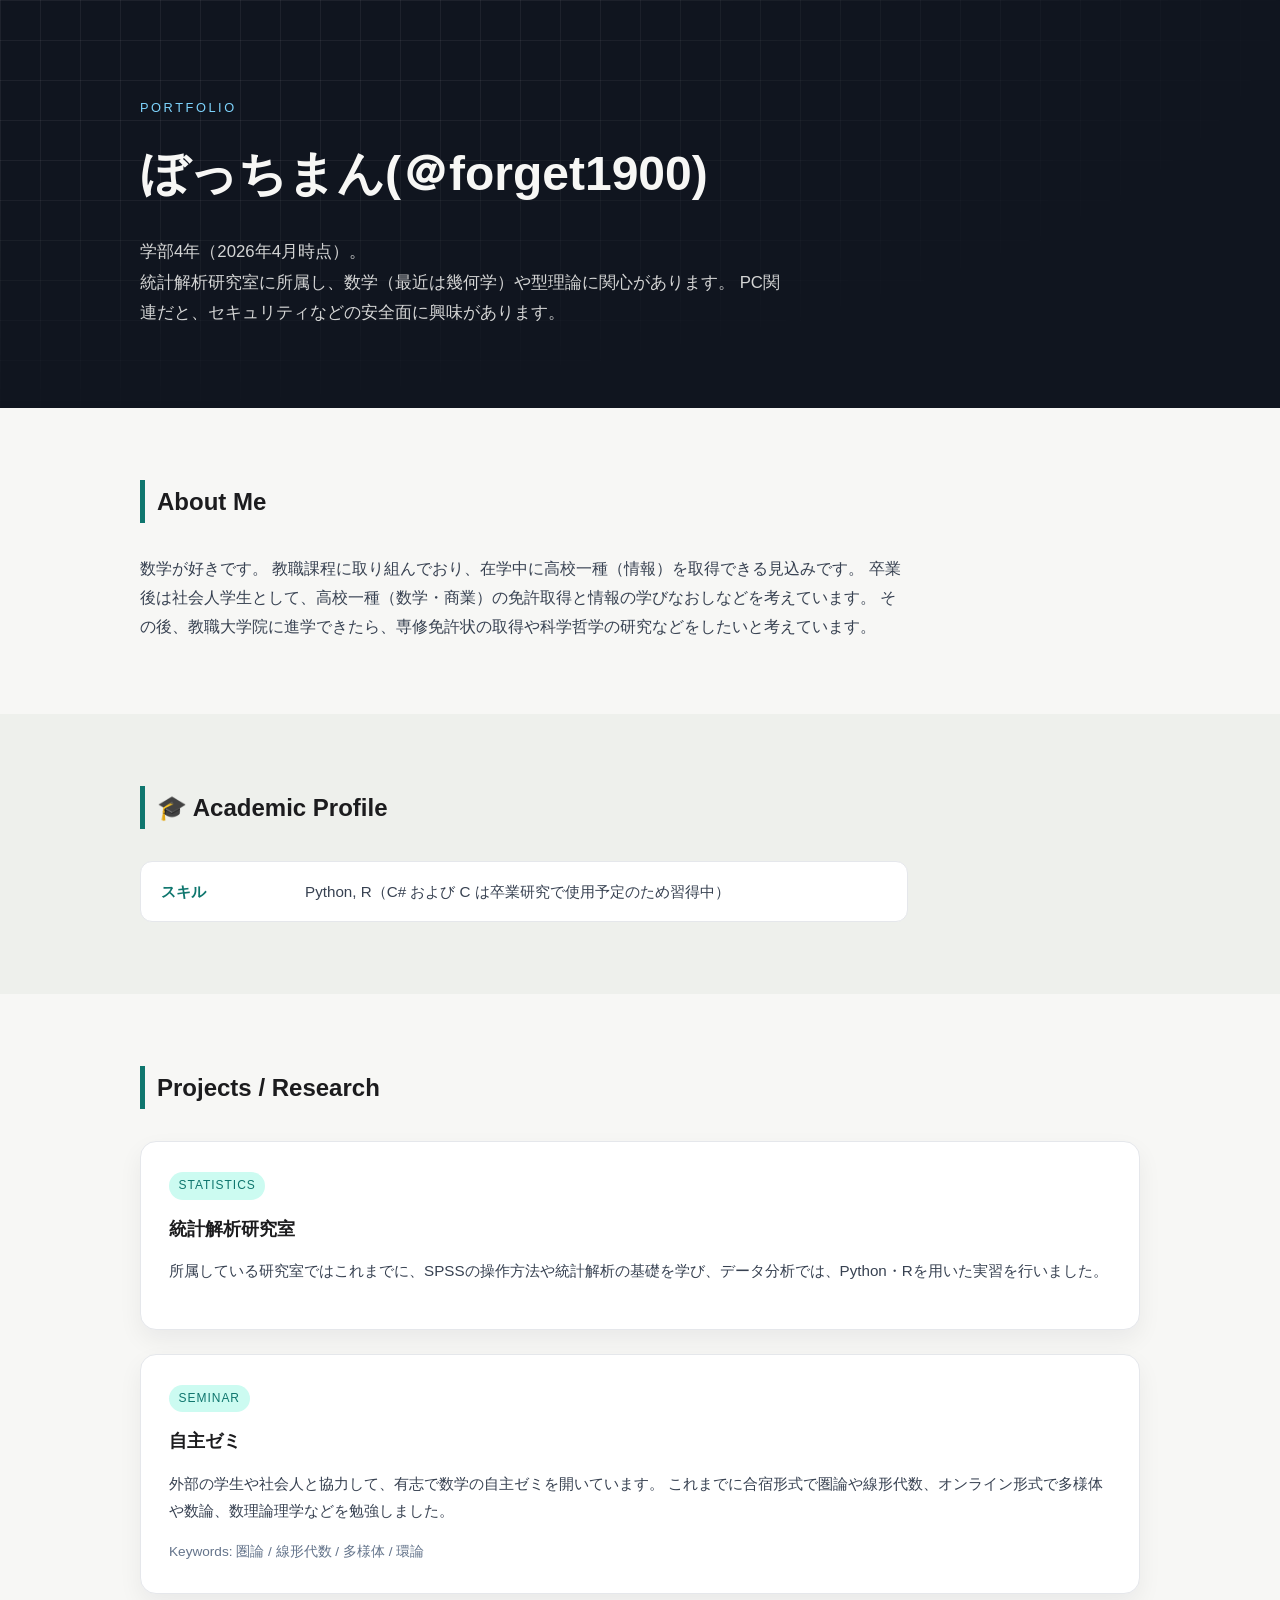
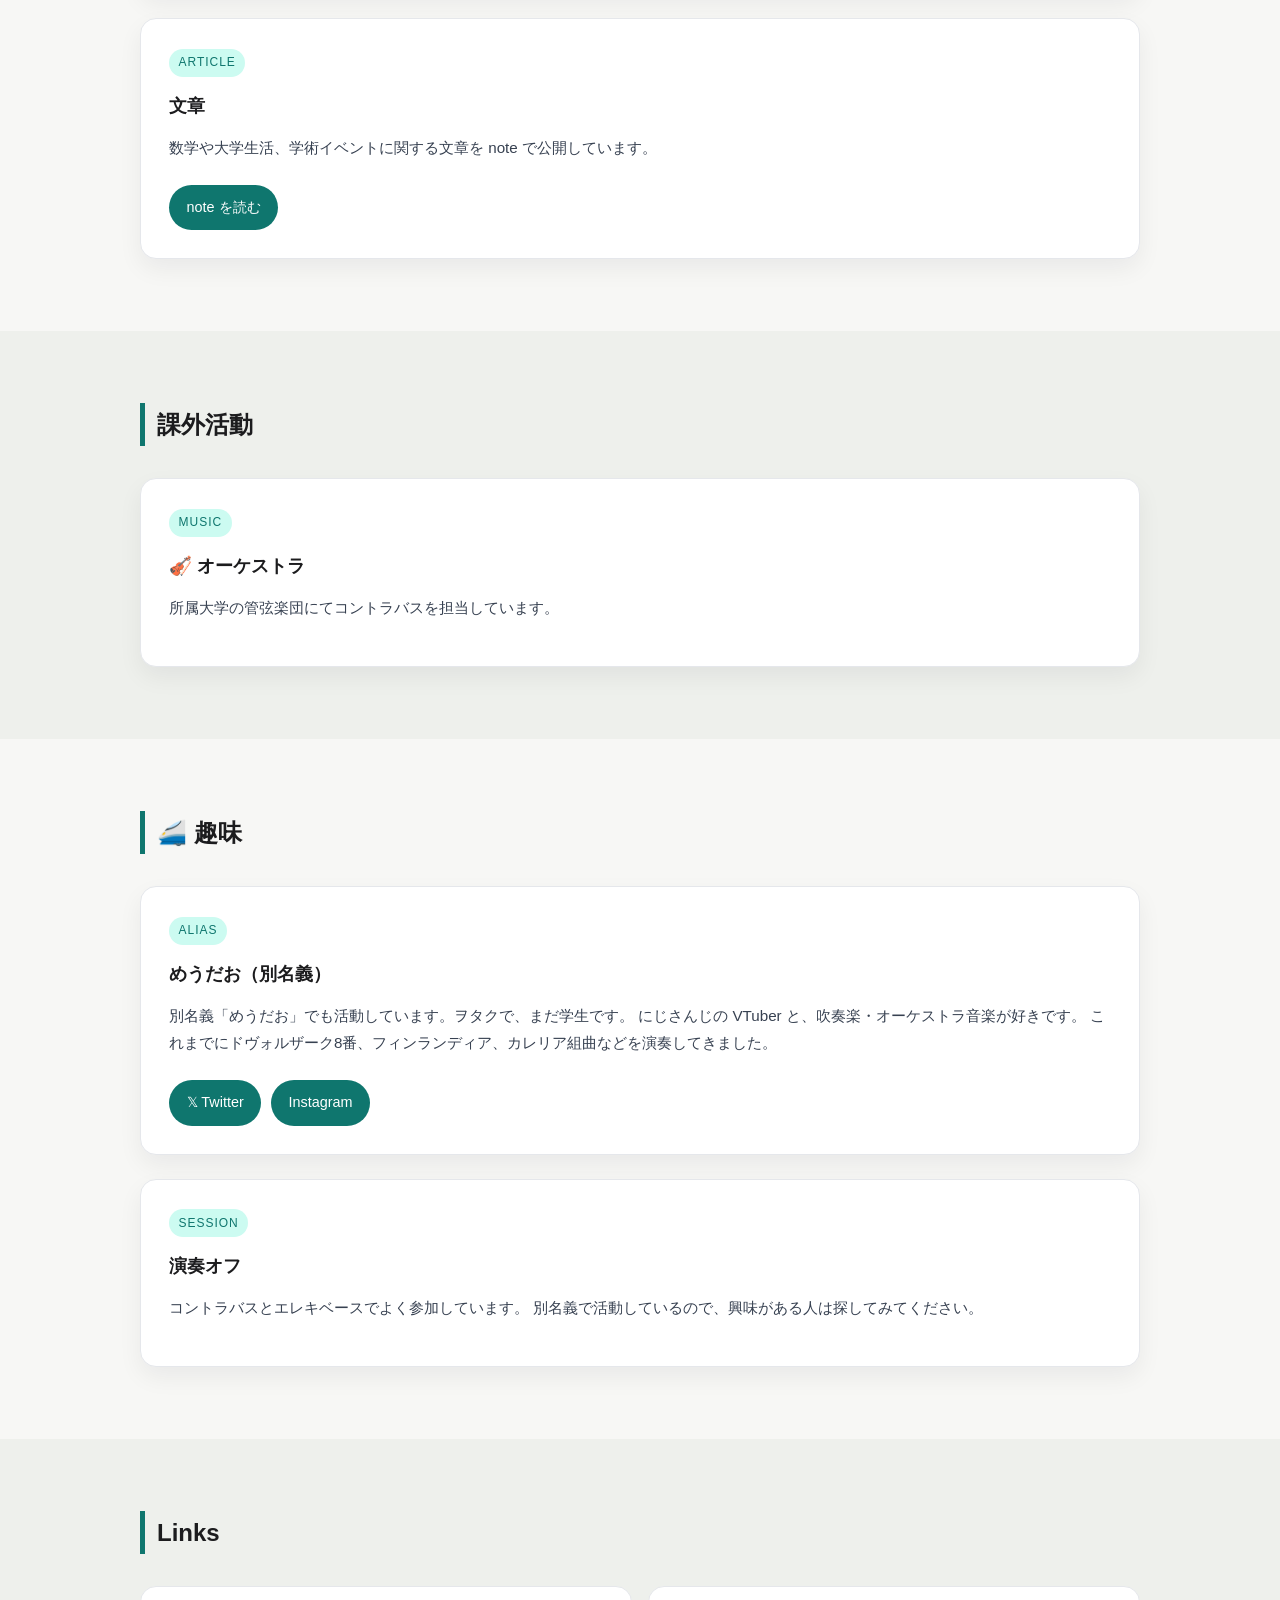
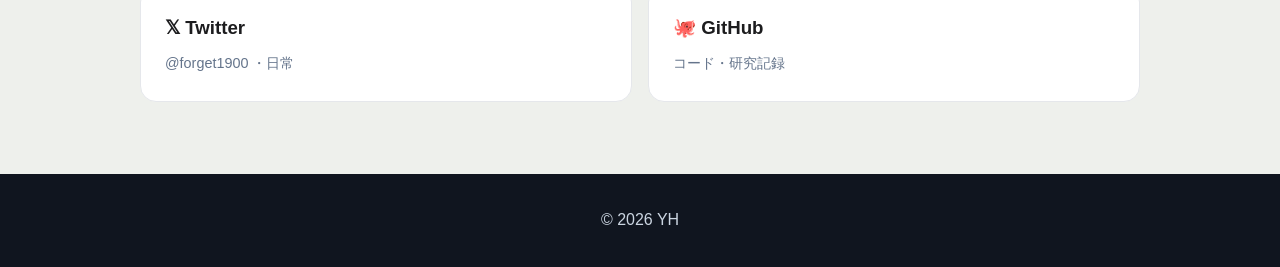
==== commit 37a6b2d2: "Migrate lit.link (めうだお alias) content into portfolio Replace the travel card with the めうだお alias pro" ====
--- a/index.html
+++ b/index.html
@@ -15,10 +15,12 @@
     <div class="hero-grid"></div>
     <div class="container hero-inner">
       <p class="eyebrow">Portfolio</p>
-      <h1>ぼっちまん</h1>
+      <h1>ぼっちまん(＠forget1900)</h1>
       <p class="subtitle">
-        数理系の学部4年生（＠forget1900 / Y.H）。<br>
+        学部4年（2026年4月時点）。<br>
+
         統計解析研究室に所属し、数学（最近は幾何学）や型理論に関心があります。
+        PC関連だと、セキュリティなどの安全面に興味があります。<br>
       </p>
     </div>
   </header>
@@ -30,9 +32,10 @@
       <div class="container">
         <h2>About Me</h2>
         <p class="about-text">
-          学部4年生（2026年4月時点）。統計解析研究室に所属していて、数学が好きです。
-          教職課程に取り組んでおり、在学中に情報の教員免許を取得できる見込みです。
-          卒業後は中高の数学の免許取得を目指していて、システム情報数理系の学科に進学する予定です（いわゆる社会人学生）。
+          数学が好きです。
+          教職課程に取り組んでおり、在学中に高校一種（情報）を取得できる見込みです。
+          卒業後は社会人学生として、高校一種（数学・商業）の免許取得と情報の学びなおしなどを考えています。
+          その後、教職大学院に進学できたら、専修免許状の取得や科学哲学の研究などをしたいと考えています。
         </p>
       </div>
     </section>
@@ -43,12 +46,8 @@
         <h2>🎓 Academic Profile</h2>
         <dl class="profile-list">
           <div class="profile-row">
-            <dt>興味関心</dt>
-            <dd>数学（最近は幾何学）、型理論</dd>
-          </div>
-          <div class="profile-row">
             <dt>スキル</dt>
-            <dd>Python, R（Cは卒業研究で使用予定のため習得中）</dd>
+            <dd>Python, R（C# および C は卒業研究で使用予定のため習得中）</dd>
           </div>
         </dl>
       </div>
@@ -66,38 +65,33 @@
             <p class="tag">Statistics</p>
             <h3>統計解析研究室</h3>
             <p class="abstract">
-              統計解析を専門とする研究室に所属し、データの背後にある構造やパターンを
-              数理的な視点から読み解くことに取り組んでいます。分析には主に Python・R を用いています。
-            </p>
-            <p class="meta">
-              Keywords: 統計解析 / データ分析 / Python / R
+              所属している研究室ではこれまでに、SPSSの操作方法や統計解析の基礎を学び、データ分析では、Python・Rを用いた実習を行いました。
             </p>
           </div>
 
-          <!-- 数学自主ゼミ -->
+          <!-- 自主ゼミ -->
           <div class="card">
             <p class="tag">Seminar</p>
-            <h3>数学自主ゼミ</h3>
+            <h3>自主ゼミ</h3>
             <p class="abstract">
               外部の学生や社会人と協力して、有志で数学の自主ゼミを開いています。
-              これまでに圏論、線形代数、多様体、群論と環論などを扱いました。
+              これまでに合宿形式で圏論や線形代数、オンライン形式で多様体や数論、数理論理学などを勉強しました。
             </p>
             <p class="meta">
-              Keywords: 圏論 / 線形代数 / 多様体 / 群論 / 環論
+              Keywords: 圏論 / 線形代数 / 多様体 / 環論
             </p>
           </div>
 
           <!-- 技術記事 -->
           <div class="card">
             <p class="tag">Article</p>
-            <h3>技術記事・文章</h3>
+            <h3>文章</h3>
             <p class="abstract">
-              バッファオーバーフローや C 言語のメモリ管理を解説した記事を Qiita で、
-              高校数学や大学生活、学術イベントに関する文章を note で公開しています。
+              数学や大学生活、学術イベントに関する文章を note で公開しています。
             </p>
-            <a href="https://qiita.com/forget1900/items/e717663c3ccf9065cbd9"
+            <a href="https://note.com/bocchman"
                target="_blank" rel="noopener" class="button">
-              Qiita を読む
+              note を読む
             </a>
           </div>
 
@@ -117,16 +111,6 @@
             <h3>🎻 オーケストラ</h3>
             <p class="abstract">
               所属大学の管弦楽団にてコントラバスを担当しています。
-              なぜかパートリーダーを務めています。
-            </p>
-          </div>
-
-          <div class="card">
-            <p class="tag">Study</p>
-            <h3>📚 自主ゼミ</h3>
-            <p class="abstract">
-              外部の学生や社会人と協力しながら、分野を横断して学んでいます。
-              圏論・線形代数・多様体・群論・環論などに取り組んできました。
             </p>
           </div>
 
@@ -142,11 +126,16 @@
         <div class="cards">
 
           <div class="card">
-            <p class="tag">Travel</p>
-            <h3>旅行</h3>
+            <p class="tag">Alias</p>
+            <h3>めうだお（別名義）</h3>
             <p class="abstract">
-              「青春18きっぷ」などを使って国内旅行をよくしています。
-              卒業までに、できる限り在来線縛りで指宿まで行くのが目標です。
+              別名義「めうだお」でも活動しています。ヲタクで、まだ学生です。
+              にじさんじの VTuber と、吹奏楽・オーケストラ音楽が好きです。
+              これまでにドヴォルザーク8番、フィンランディア、カレリア組曲などを演奏してきました。
+            </p>
+            <p class="card-links">
+              <a href="https://x.com/Meu_Dao0000" target="_blank" rel="noopener" class="button">𝕏 Twitter</a>
+              <a href="https://www.instagram.com/Meu_Dao0000/" target="_blank" rel="noopener" class="button">Instagram</a>
             </p>
           </div>
 
@@ -173,11 +162,6 @@
           <a href="https://x.com/forget1900" target="_blank" rel="noopener" class="link-card">
             <h3>𝕏 Twitter</h3>
             <p>@forget1900 ・日常</p>
-          </a>
-
-          <a href="https://note.com/bocchman" target="_blank" rel="noopener" class="link-card">
-            <h3>📝 note</h3>
-            <p>bocchman ・記録・文章</p>
           </a>
 
           <a href="https://github.com/Gninfo" target="_blank" rel="noopener" class="link-card">
--- a/style.css
+++ b/style.css
@@ -171,6 +171,12 @@
   font-size: 0.9rem;
 }
 
+.card-links {
+  display: flex;
+  flex-wrap: wrap;
+  gap: 0.6rem;
+}
+
 /* ===== Links ===== */
 .link-cards {
   display: grid;
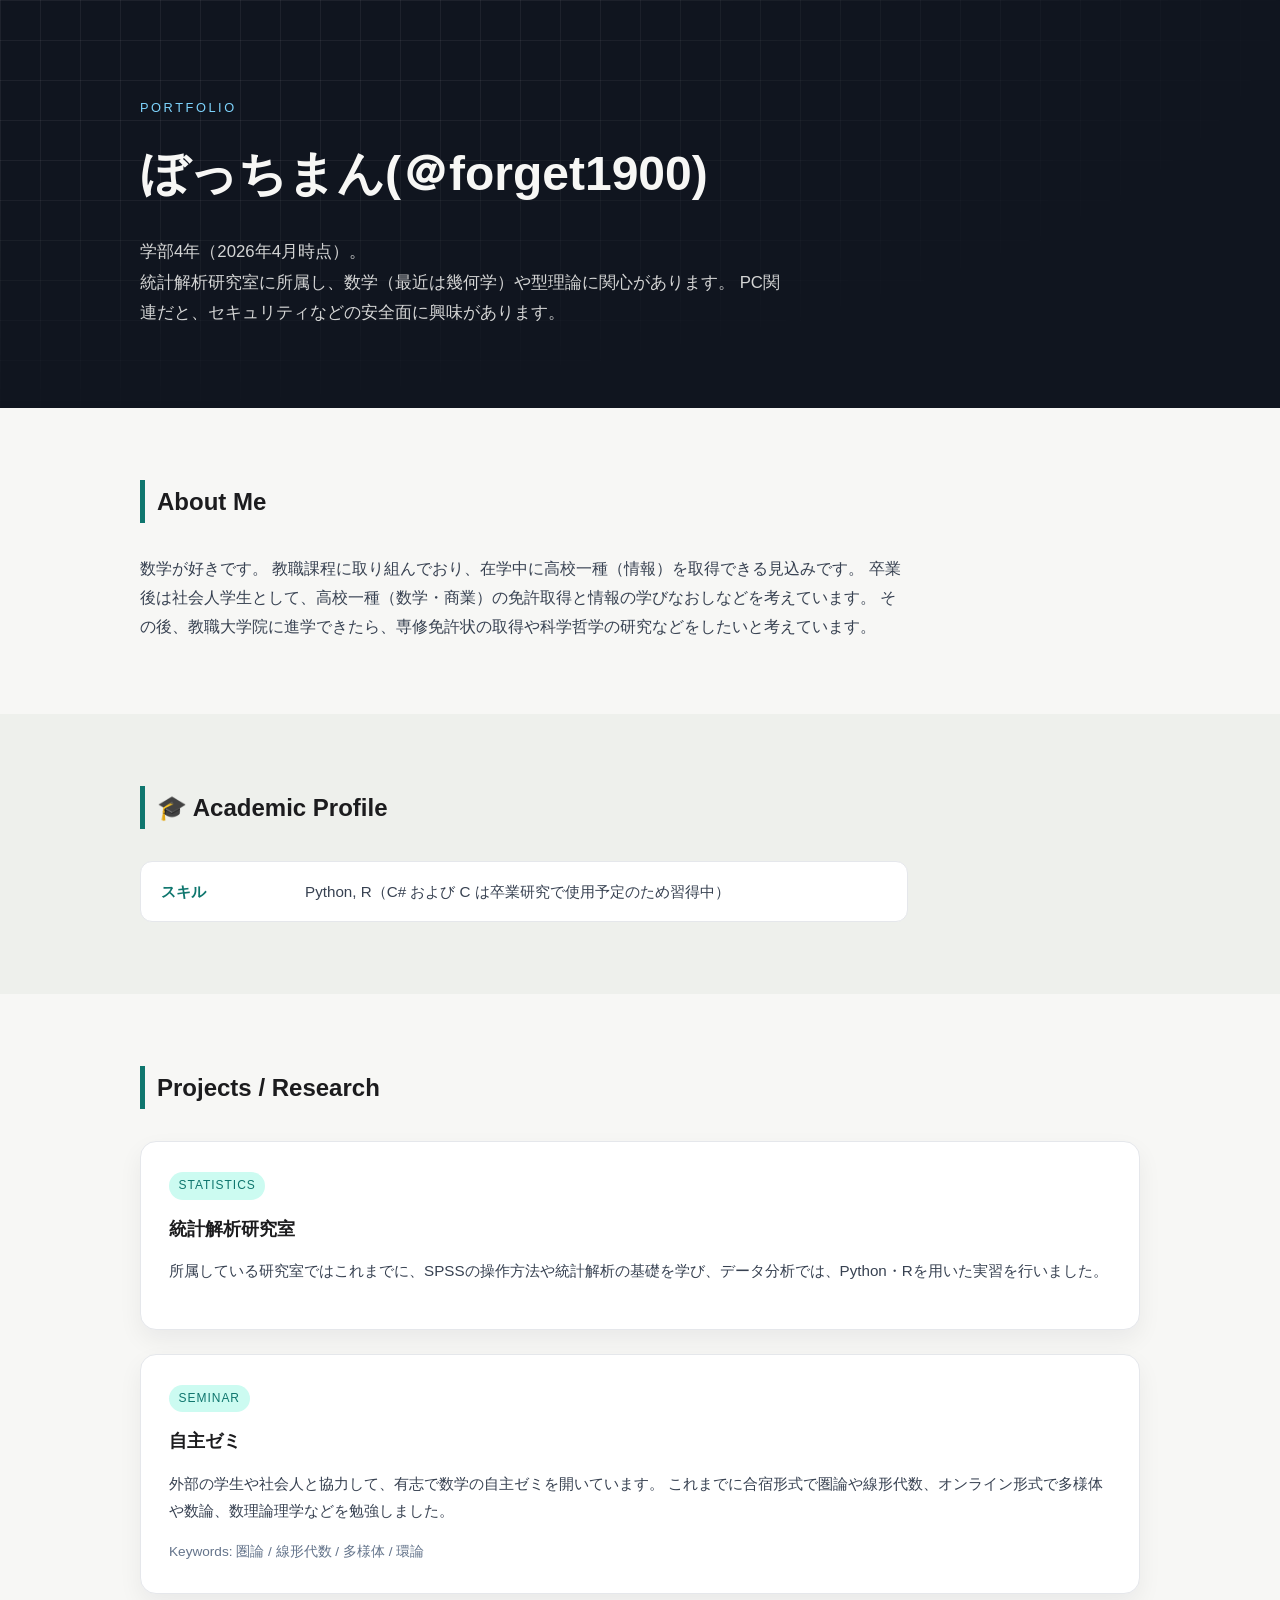
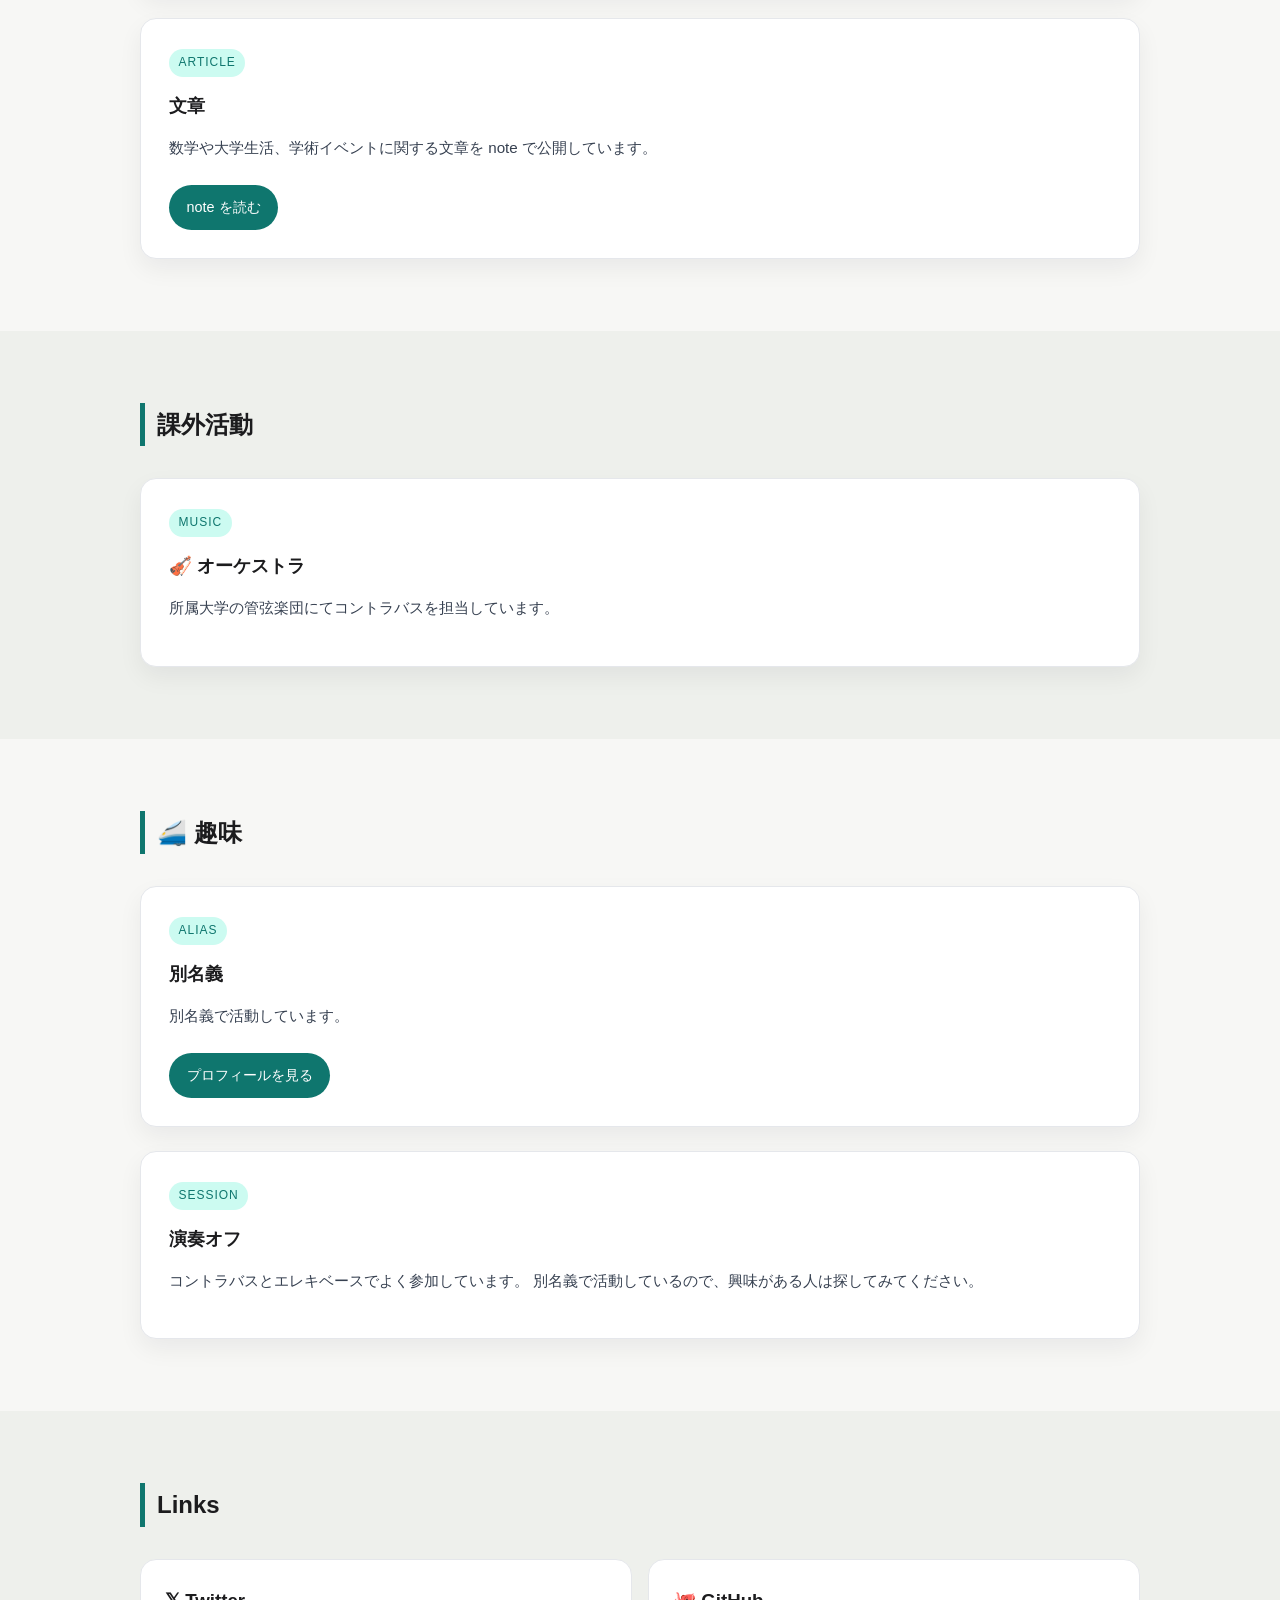
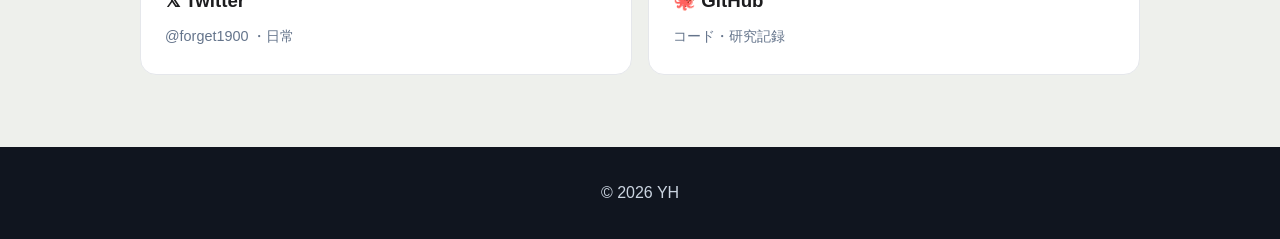
==== commit 11e47572: "Add dedicated めうだお page mirroring lit.link layout Create meudao.html replicating the lit.link profil" ====
--- a/index.html
+++ b/index.html
@@ -127,15 +127,12 @@
 
           <div class="card">
             <p class="tag">Alias</p>
-            <h3>めうだお（別名義）</h3>
+            <h3>別名義</h3>
             <p class="abstract">
-              別名義「めうだお」でも活動しています。ヲタクで、まだ学生です。
-              にじさんじの VTuber と、吹奏楽・オーケストラ音楽が好きです。
-              これまでにドヴォルザーク8番、フィンランディア、カレリア組曲などを演奏してきました。
+              別名義で活動しています。
             </p>
             <p class="card-links">
-              <a href="https://x.com/Meu_Dao0000" target="_blank" rel="noopener" class="button">𝕏 Twitter</a>
-              <a href="https://www.instagram.com/Meu_Dao0000/" target="_blank" rel="noopener" class="button">Instagram</a>
+              <a href="meudao.html" class="button">プロフィールを見る</a>
             </p>
           </div>
 
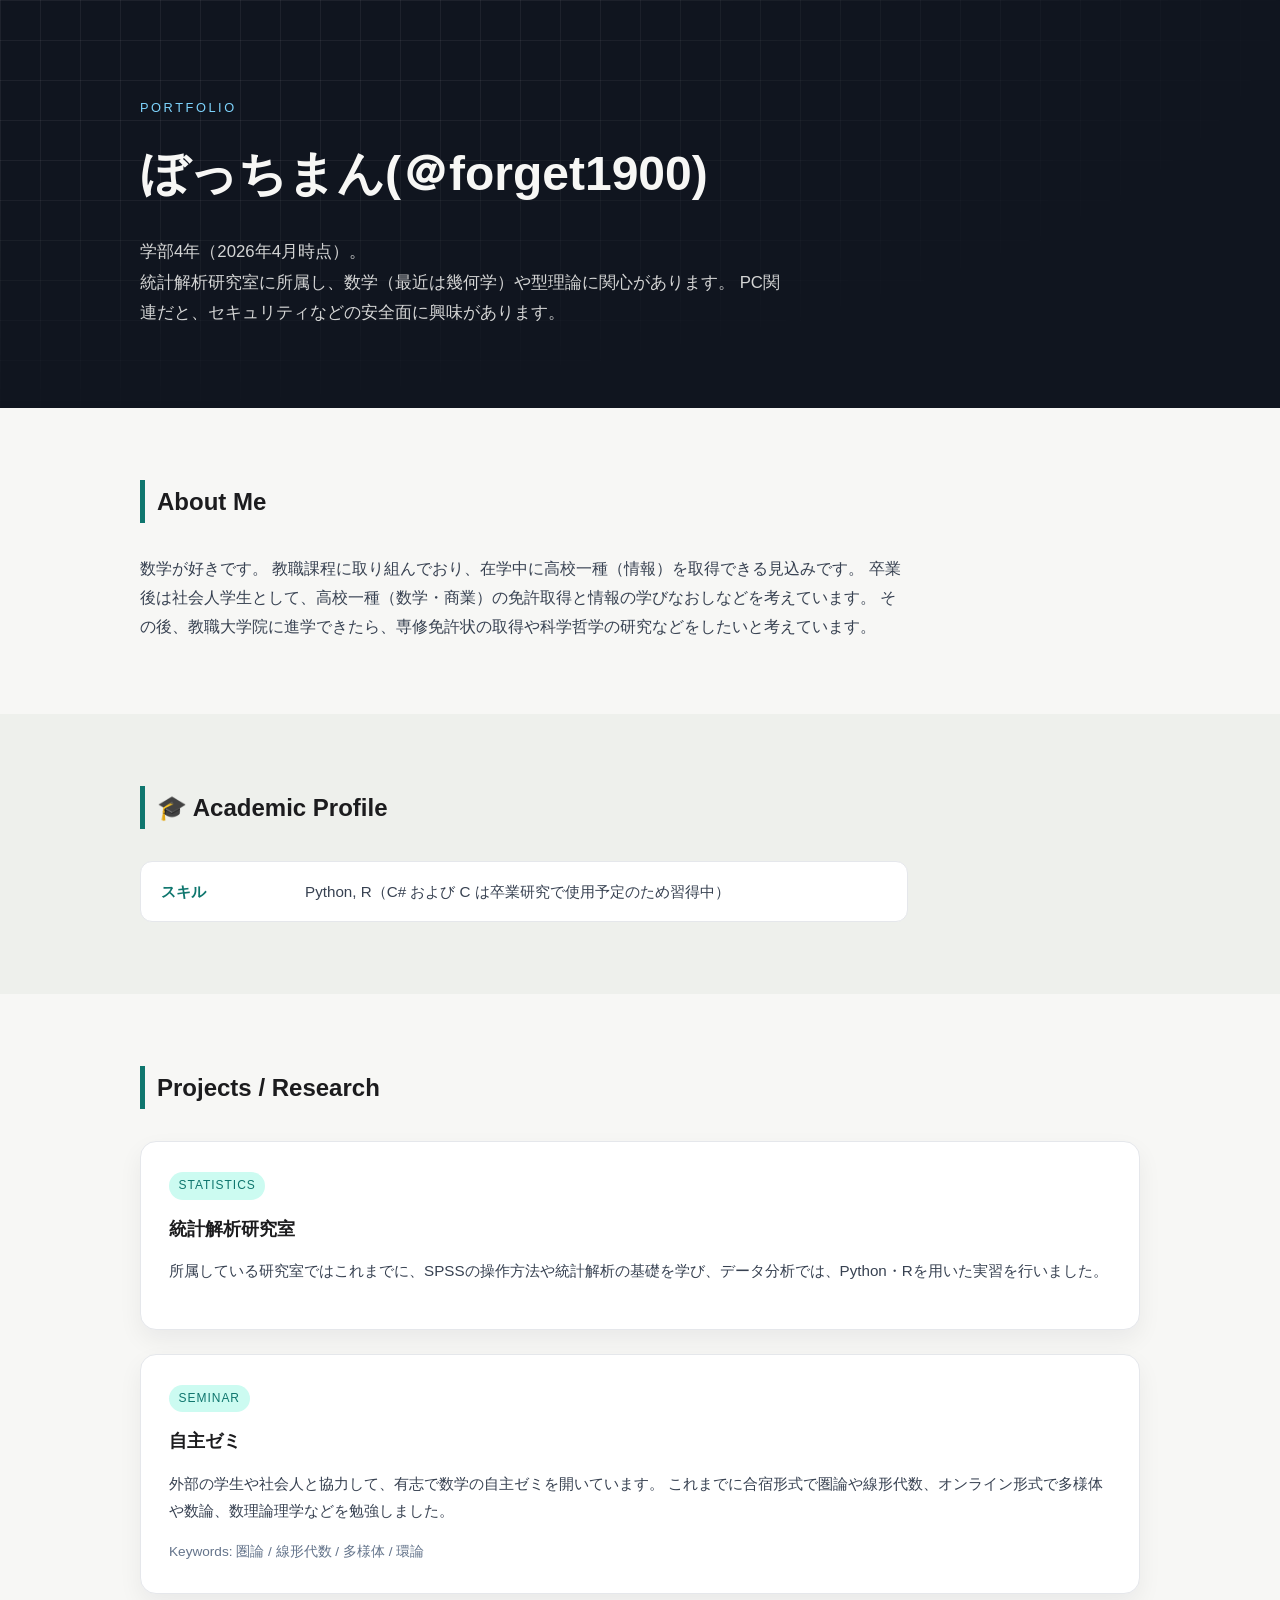
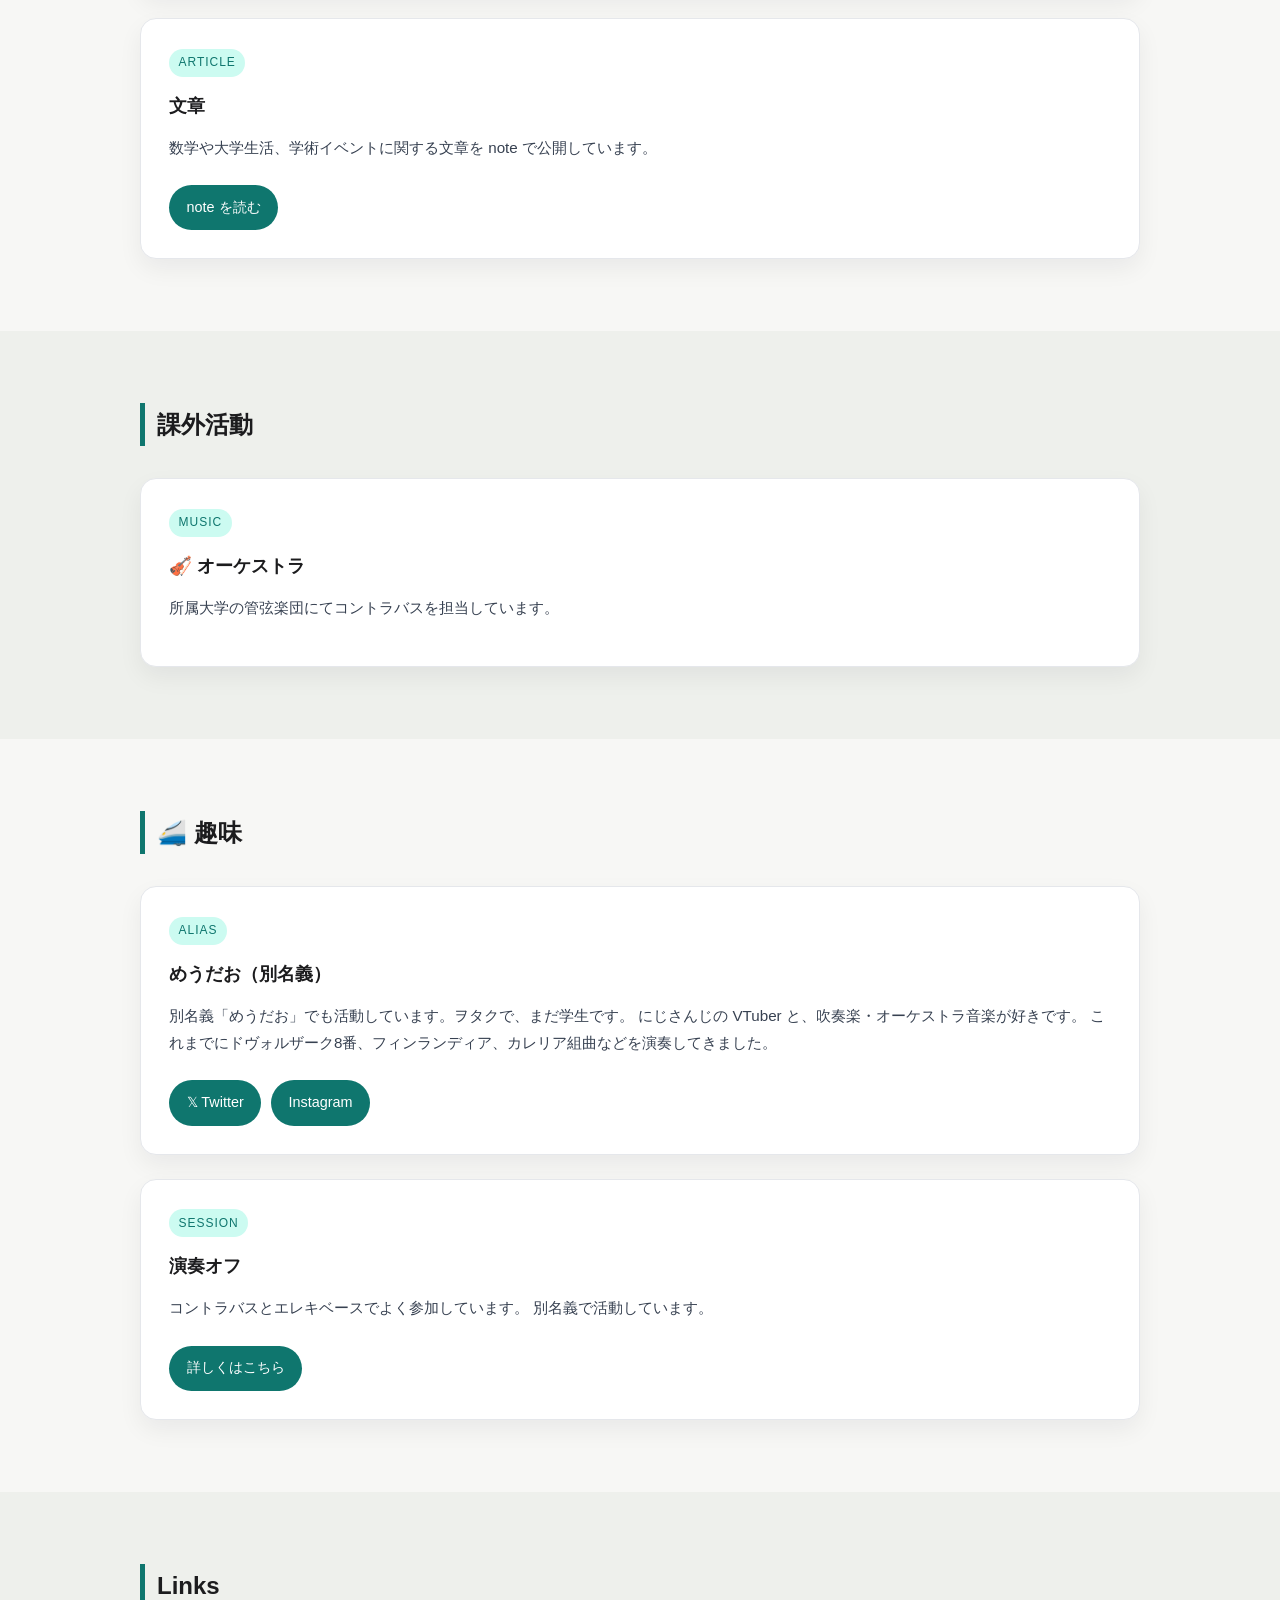
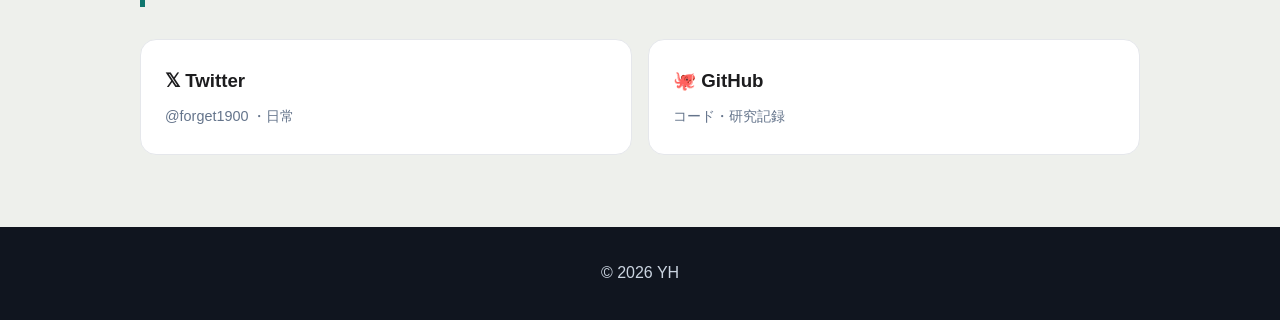
==== commit eb6643bd: "Fix broken link to めうだお page Replace the pasted local file:// path with a proper relative anchor (me" ====
--- a/index.html
+++ b/index.html
@@ -127,12 +127,15 @@
 
           <div class="card">
             <p class="tag">Alias</p>
-            <h3>別名義</h3>
-            <p class="abstract">
-              別名義で活動しています。
+            <h3>めうだお（別名義）</h3>
+            <p class="abstract">
+              別名義「めうだお」でも活動しています。ヲタクで、まだ学生です。
+              にじさんじの VTuber と、吹奏楽・オーケストラ音楽が好きです。
+              これまでにドヴォルザーク8番、フィンランディア、カレリア組曲などを演奏してきました。
             </p>
             <p class="card-links">
-              <a href="meudao.html" class="button">プロフィールを見る</a>
+              <a href="https://x.com/Meu_Dao0000" target="_blank" rel="noopener" class="button">𝕏 Twitter</a>
+              <a href="https://www.instagram.com/Meu_Dao0000/" target="_blank" rel="noopener" class="button">Instagram</a>
             </p>
           </div>
 
@@ -141,7 +144,10 @@
             <h3>演奏オフ</h3>
             <p class="abstract">
               コントラバスとエレキベースでよく参加しています。
-              別名義で活動しているので、興味がある人は探してみてください。
+              別名義で活動しています。
+            </p>
+            <p class="card-links">
+              <a href="meudao.html" class="button">詳しくはこちら</a>
             </p>
           </div>
 
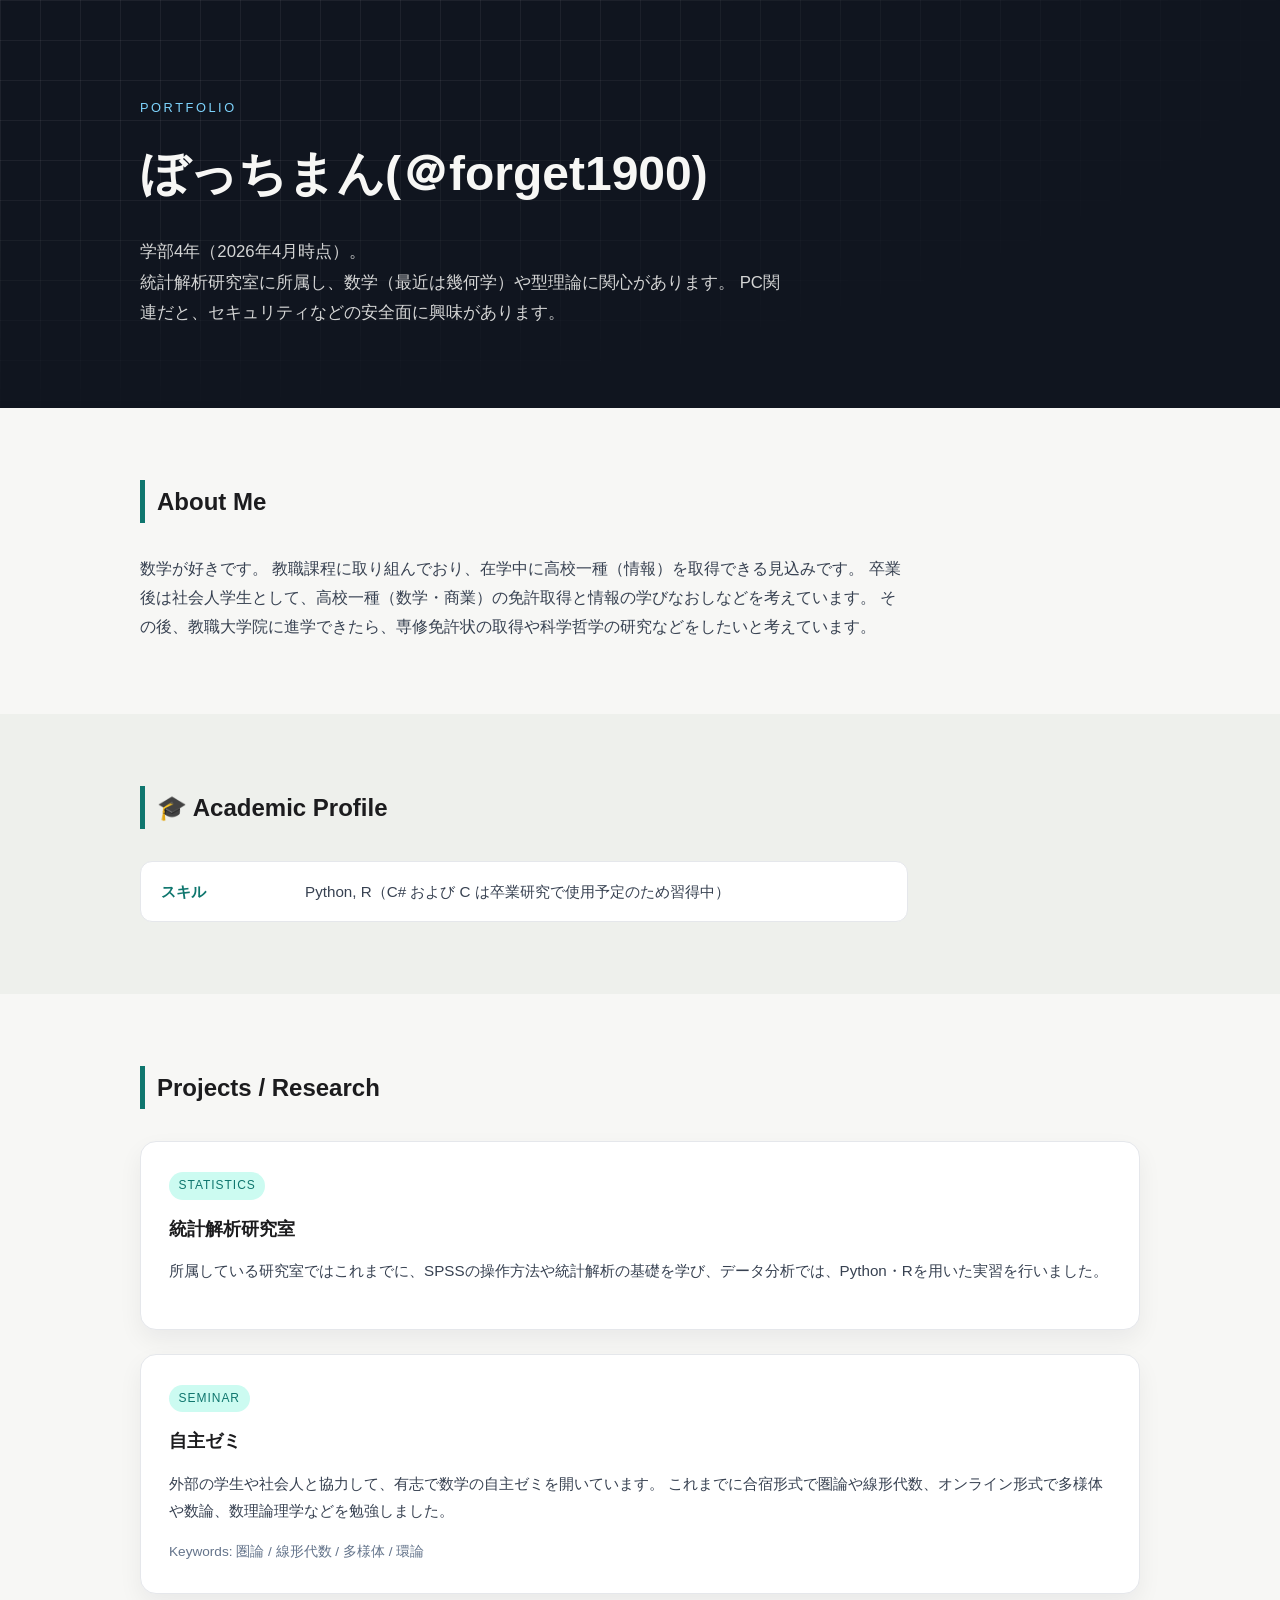
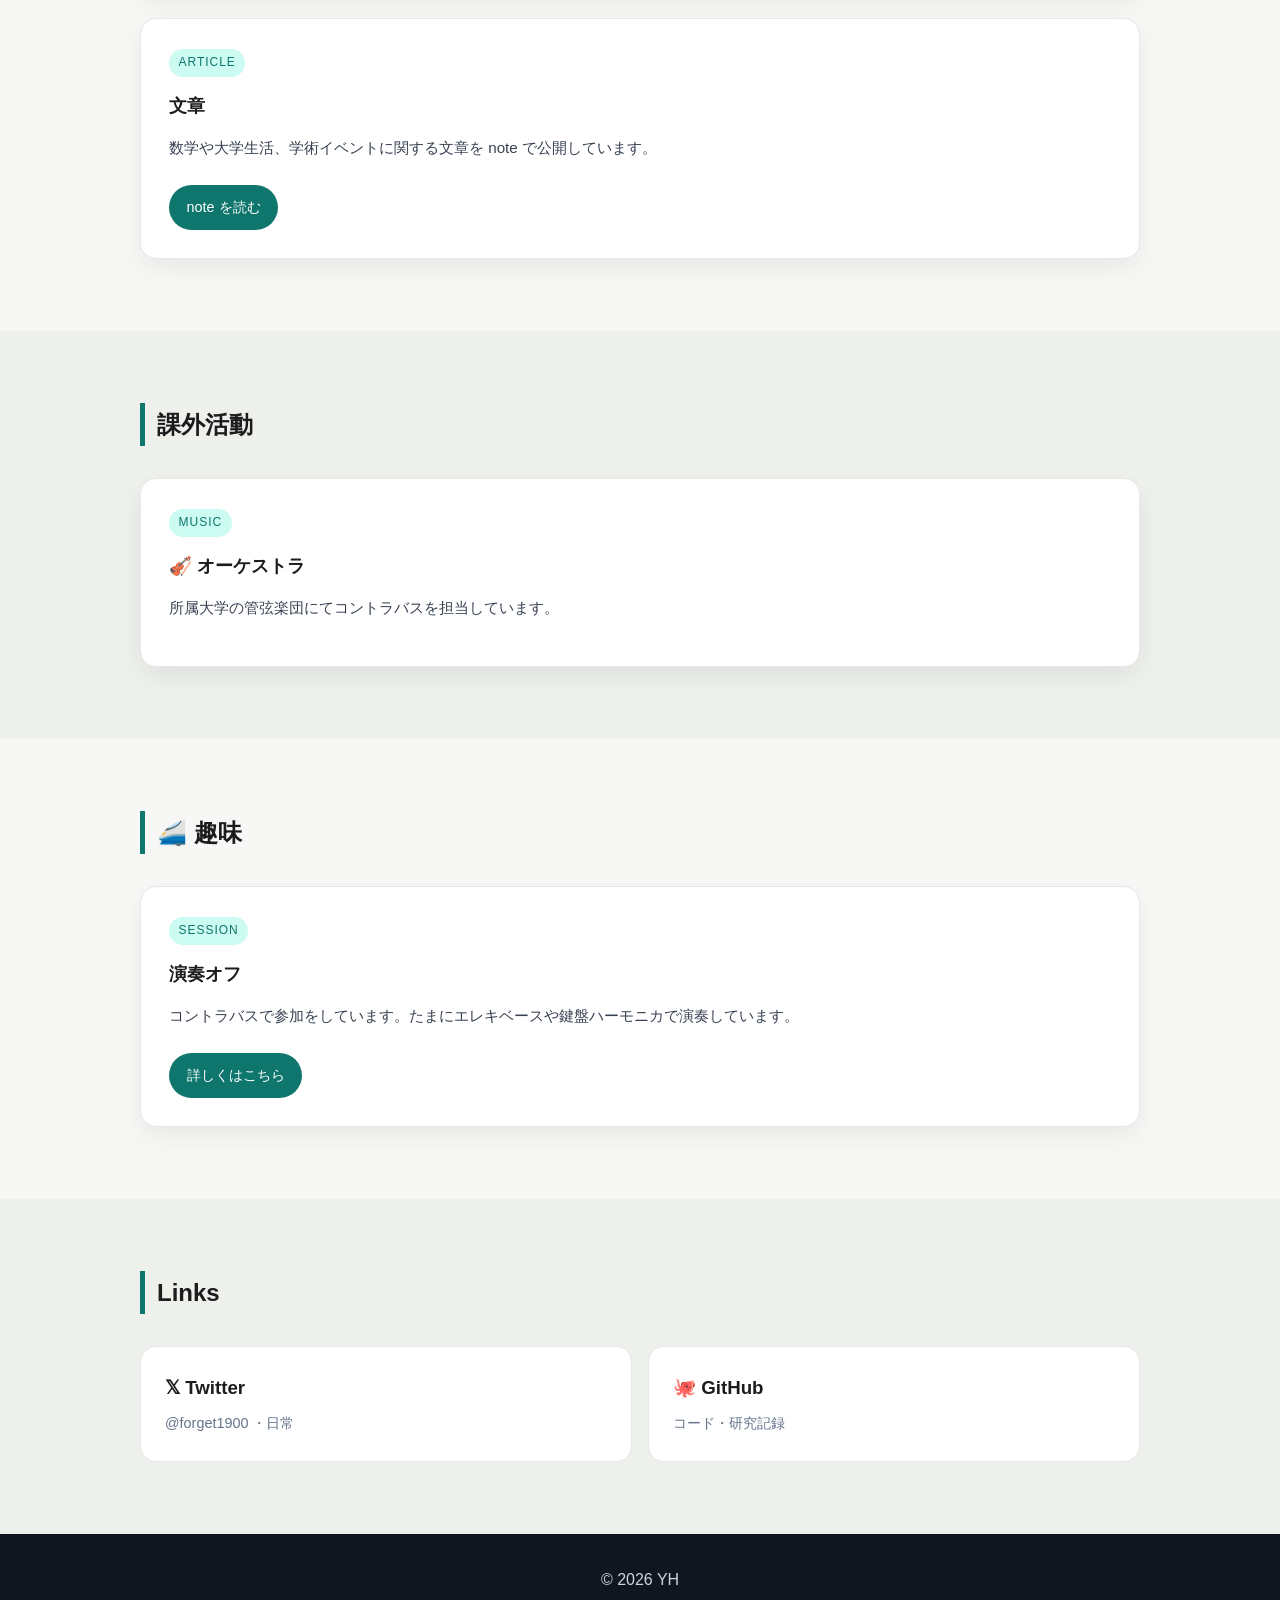
==== commit b9d3ee9e: "Update profile copy on homepage and めうだお page Refine 演奏オフ card wording, update めうだお bio and Instagra" ====
--- a/index.html
+++ b/index.html
@@ -126,28 +126,15 @@
         <div class="cards">
 
           <div class="card">
-            <p class="tag">Alias</p>
-            <h3>めうだお（別名義）</h3>
-            <p class="abstract">
-              別名義「めうだお」でも活動しています。ヲタクで、まだ学生です。
-              にじさんじの VTuber と、吹奏楽・オーケストラ音楽が好きです。
-              これまでにドヴォルザーク8番、フィンランディア、カレリア組曲などを演奏してきました。
-            </p>
-            <p class="card-links">
-              <a href="https://x.com/Meu_Dao0000" target="_blank" rel="noopener" class="button">𝕏 Twitter</a>
-              <a href="https://www.instagram.com/Meu_Dao0000/" target="_blank" rel="noopener" class="button">Instagram</a>
-            </p>
-          </div>
-
-          <div class="card">
             <p class="tag">Session</p>
             <h3>演奏オフ</h3>
             <p class="abstract">
-              コントラバスとエレキベースでよく参加しています。
-              別名義で活動しています。
-            </p>
-            <p class="card-links">
-              <a href="meudao.html" class="button">詳しくはこちら</a>
+              コントラバスで参加をしています。たまにエレキベースや鍵盤ハーモニカで演奏しています。
+
+              <p class="card-links">
+                <a href="meudao.html" class="button">詳しくはこちら</a>
+              </p>
+              
             </p>
           </div>
 
